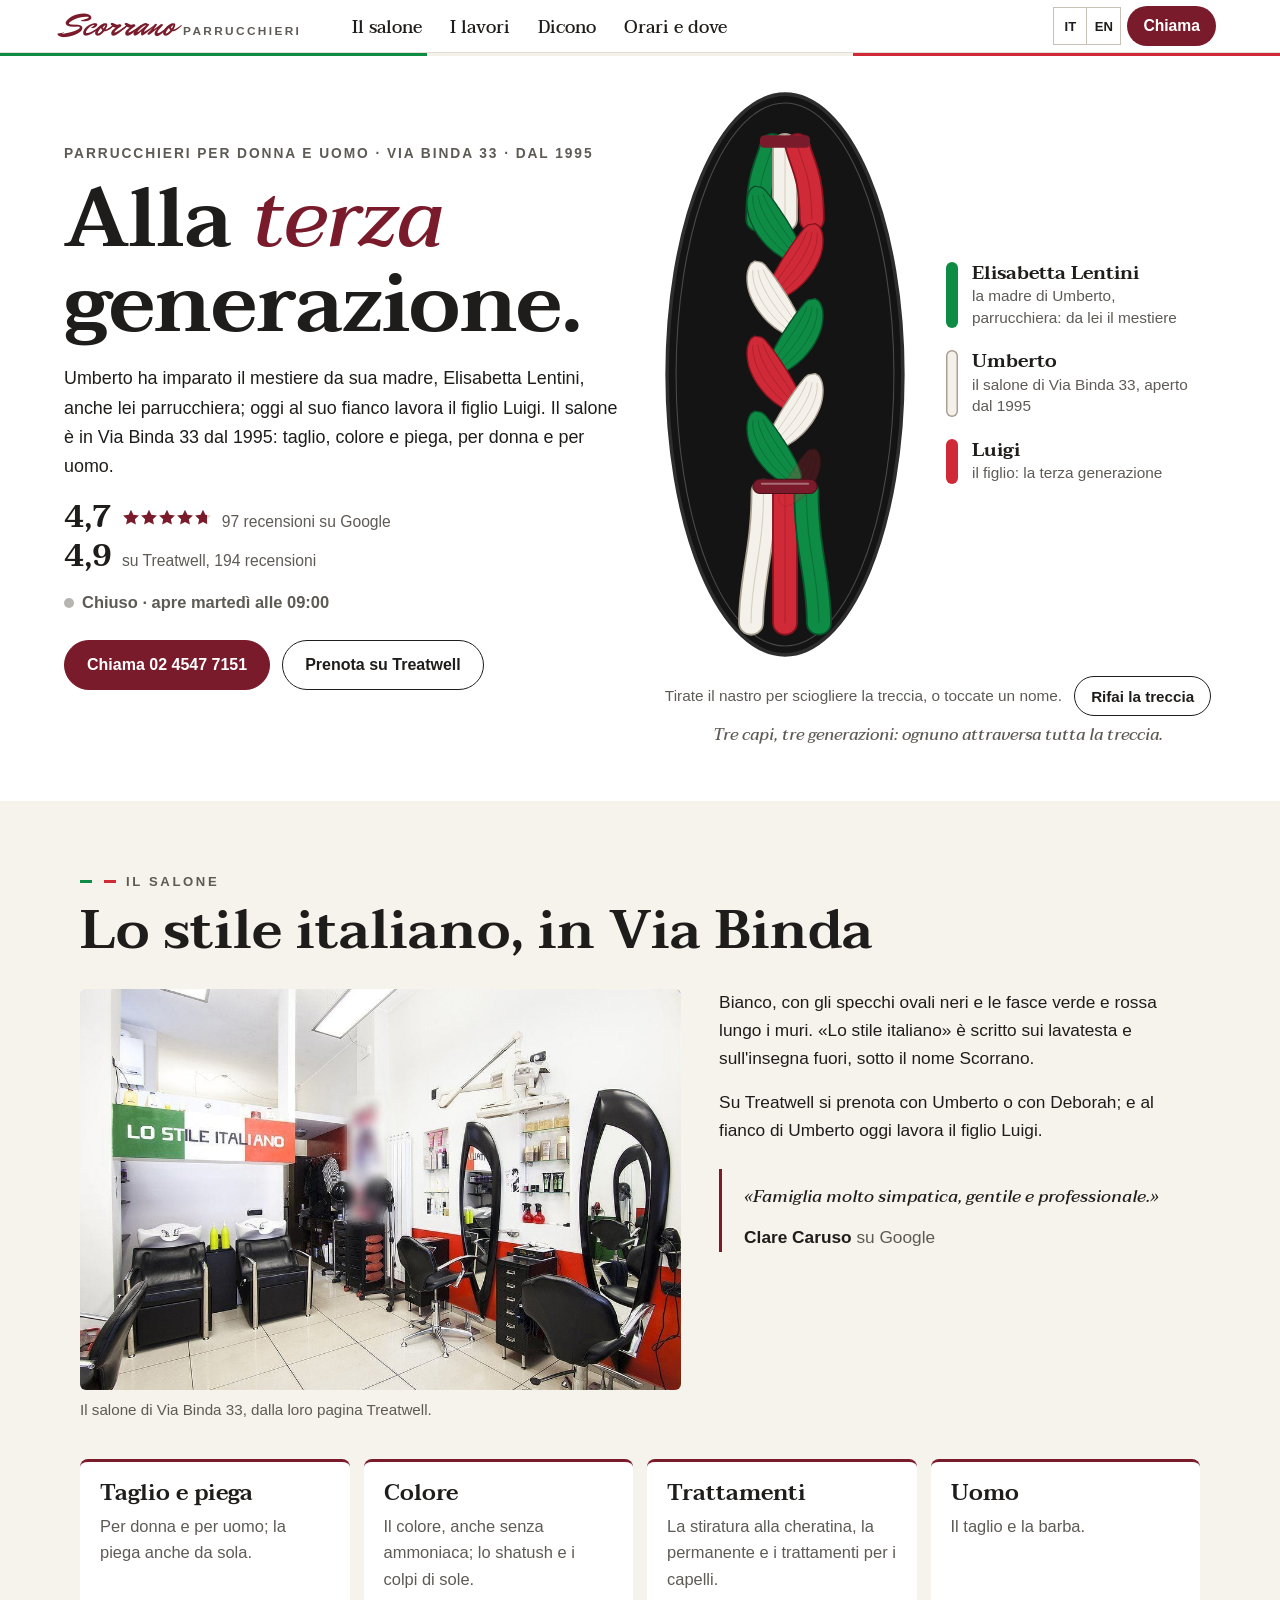
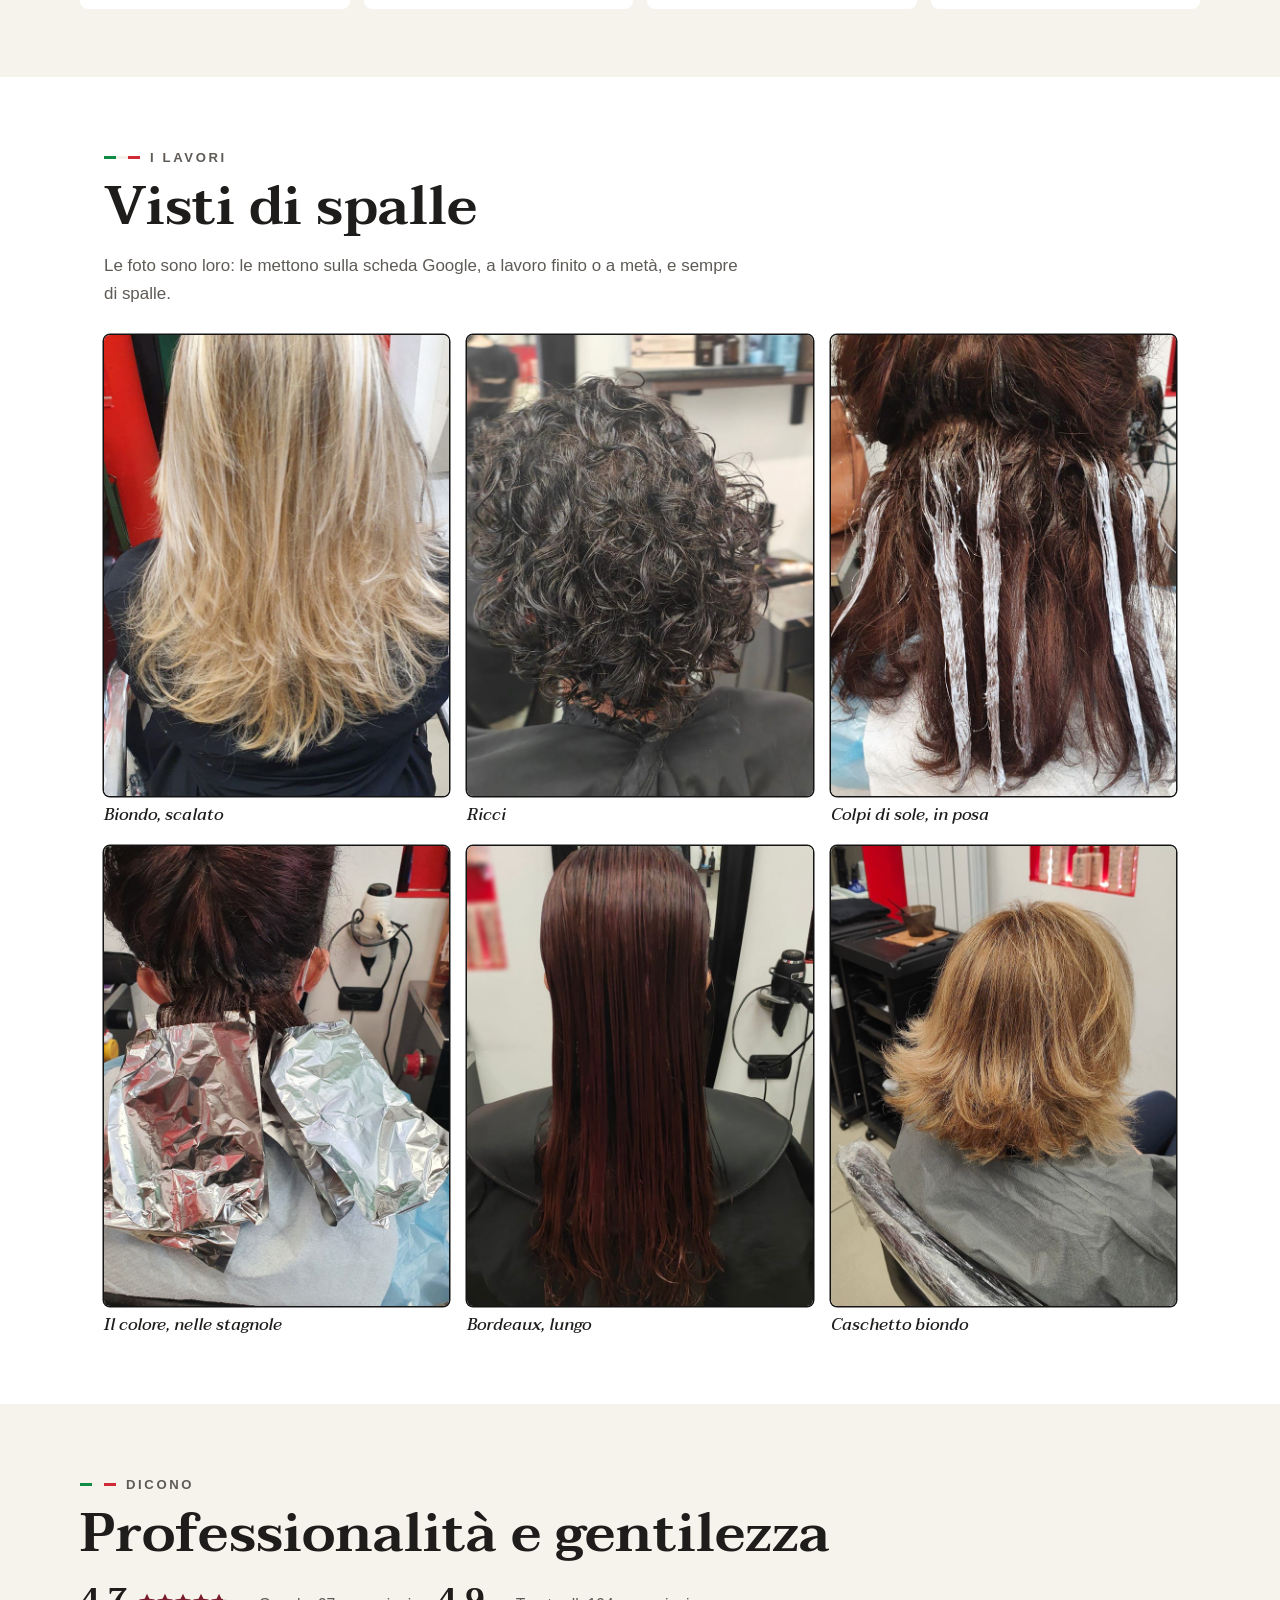
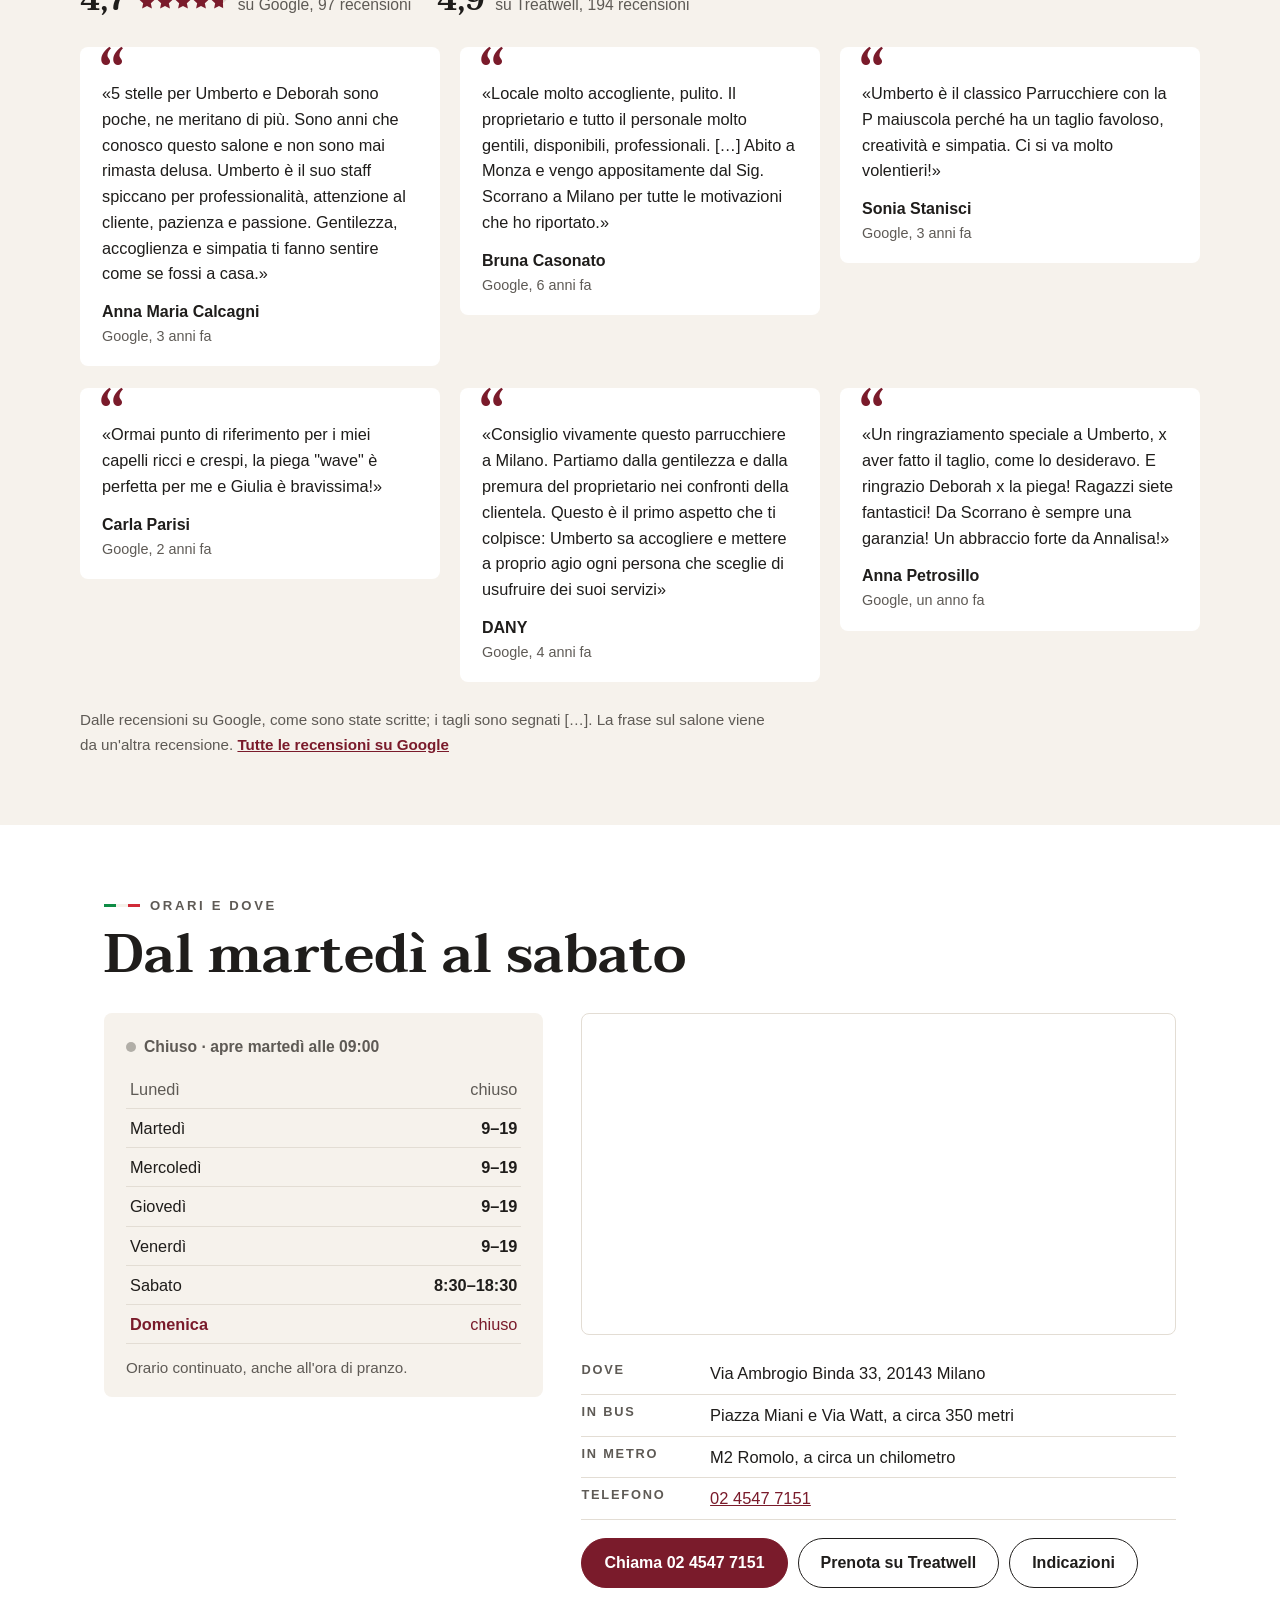
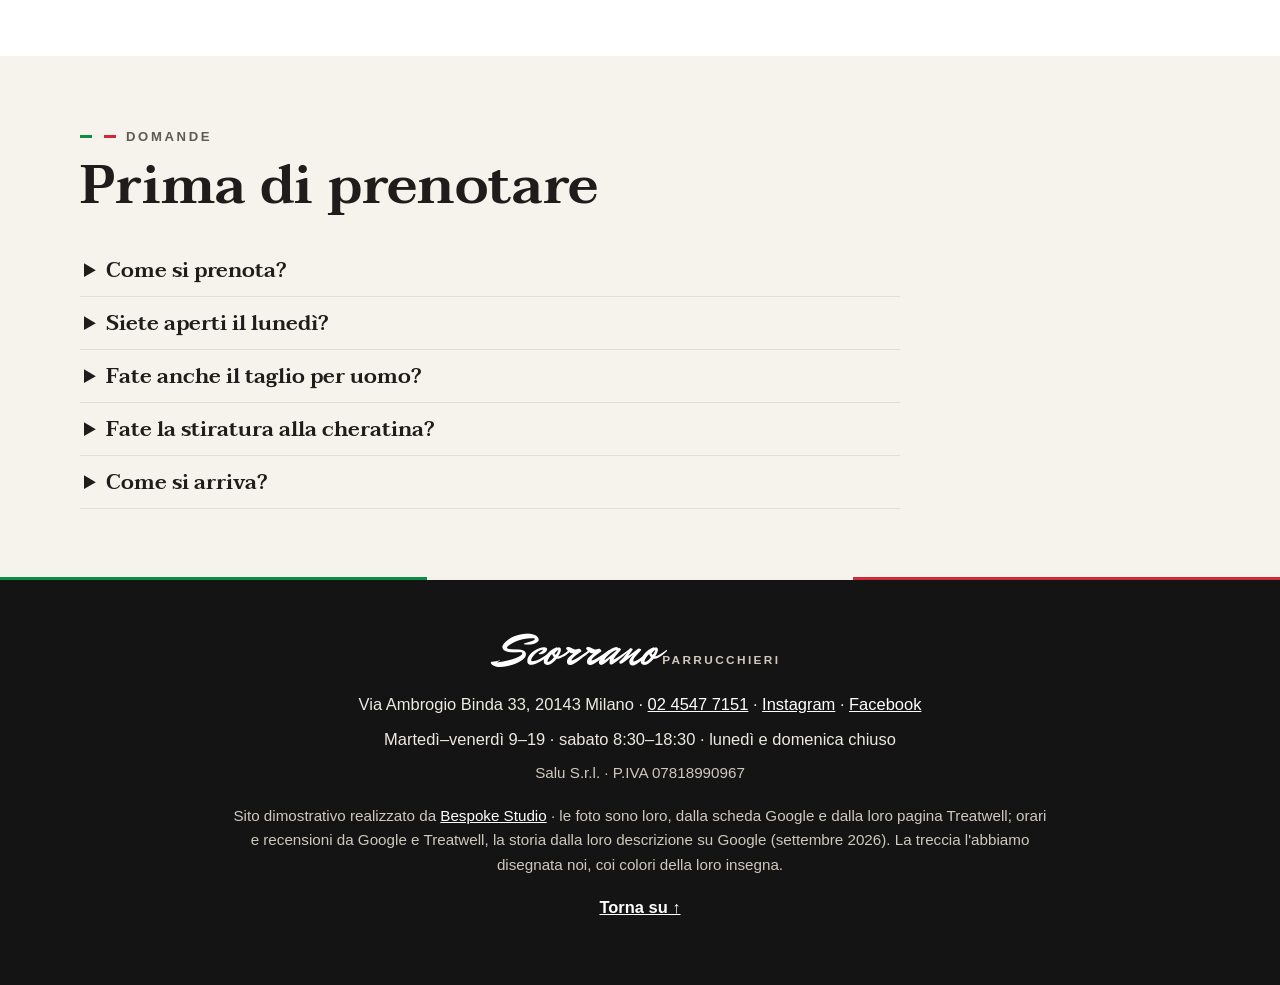
==== index.html @ 2c320ca6 "Scorrano Parrucchieri, Via Binda 33 — la treccia a tre capi Il salone per donna e uomo di Via Ambrog" ====
<!DOCTYPE html>
<html lang="it" class="no-js">
<head>
<meta charset="utf-8">
<meta name="viewport" content="width=device-width, initial-scale=1">
<script>(function(){var r=document.documentElement;r.classList.remove('no-js');
/* la firma: finché main.js non parte i tre capi restano sciolti; se il codice non arriva, dopo 2,5 s la treccia è fatta (stato finale) */
try{if(!matchMedia('(prefers-reduced-motion: reduce)').matches){r.classList.add('firma-attesa');window.__attesaTreccia=setTimeout(function(){r.classList.remove('firma-attesa')},2500)}}catch(e){}})()</script>
<title>Scorrano Parrucchieri — Via Binda 33, Milano</title>
<meta name="description" content="Scorrano Parrucchieri, salone per donna e uomo in Via Ambrogio Binda 33 a Milano dal 1995: taglio, colore, piega, stiratura alla cheratina. Alla terza generazione di parrucchieri. Google 4,7 su 97 recensioni. Tel. 02 4547 7151.">
<link rel="canonical" href="https://rotenzark.github.io/scorrano-parrucchieri/">
<meta property="og:type" content="website">
<meta property="og:title" content="Scorrano Parrucchieri — alla terza generazione">
<meta property="og:description" content="Il salone di Via Binda 33, Milano, dal 1995: taglio, colore e piega per donna e uomo.">
<meta property="og:image" content="https://rotenzark.github.io/scorrano-parrucchieri/img/og.jpg">
<meta property="og:url" content="https://rotenzark.github.io/scorrano-parrucchieri/">
<meta property="og:locale" content="it_IT">
<meta name="twitter:card" content="summary_large_image">
<meta name="theme-color" content="#FFFFFF">
<link rel="icon" href="img/favicon.svg" type="image/svg+xml">
<link rel="icon" href="img/favicon-32.png" sizes="32x32" type="image/png">
<link rel="apple-touch-icon" href="img/apple-touch-icon.png">
<link rel="preconnect" href="https://fonts.googleapis.com">
<link rel="preconnect" href="https://fonts.gstatic.com" crossorigin>
<link href="https://fonts.googleapis.com/css2?family=Mr+Dafoe&amp;family=Taviraj:ital,wght@0,500;0,600;1,500;1,600&amp;family=Ubuntu+Sans:wght@400;500;600;700&amp;display=swap" rel="stylesheet">
<link rel="stylesheet" href="css/styles.css?v=1">
<script src="https://cdn.jsdelivr.net/npm/gsap@3.12.5/dist/gsap.min.js" defer></script>
<script src="https://cdn.jsdelivr.net/npm/gsap@3.12.5/dist/ScrollTrigger.min.js" defer></script>
<script src="js/main.js?v=1" defer></script>
<script type="application/ld+json">
{"@context":"https://schema.org","@type":"HairSalon","name":"Scorrano Parrucchieri","legalName":"Salu S.r.l.","vatID":"IT07818990967","foundingDate":"1995","description":"Salone da parrucchiere per donna e uomo in Via Ambrogio Binda 33 a Milano, dal 1995: taglio, colore, piega, trattamenti. Alla terza generazione di parrucchieri.","url":"https://rotenzark.github.io/scorrano-parrucchieri/","image":"https://rotenzark.github.io/scorrano-parrucchieri/img/og.jpg","telephone":"+39 02 4547 7151","address":{"@type":"PostalAddress","streetAddress":"Via Ambrogio Binda 33","postalCode":"20143","addressLocality":"Milano","addressRegion":"MI","addressCountry":"IT"},"geo":{"@type":"GeoCoordinates","latitude":45.44128,"longitude":9.15495},"openingHoursSpecification":[{"@type":"OpeningHoursSpecification","dayOfWeek":["Tuesday","Wednesday","Thursday","Friday"],"opens":"09:00","closes":"19:00"},{"@type":"OpeningHoursSpecification","dayOfWeek":"Saturday","opens":"08:30","closes":"18:30"}],"aggregateRating":{"@type":"AggregateRating","ratingValue":"4.7","reviewCount":"97","bestRating":"5"},"sameAs":["https://www.instagram.com/scorranoparrucchieri/","https://www.facebook.com/100063624191198/","https://www.treatwell.it/salone/scorrano-parrucchieri/"]}
</script>
<script type="application/ld+json">
{"@context":"https://schema.org","@type":"FAQPage","mainEntity":[
{"@type":"Question","name":"Come si prenota?","acceptedAnswer":{"@type":"Answer","text":"Per telefono allo 02 4547 7151, come scrivono loro su Instagram, oppure online su Treatwell."}},
{"@type":"Question","name":"Siete aperti il lunedì?","acceptedAnswer":{"@type":"Answer","text":"No. Il salone è aperto dal martedì al venerdì dalle 9 alle 19 e il sabato dalle 8:30 alle 18:30; lunedì e domenica è chiuso."}},
{"@type":"Question","name":"Fate anche il taglio per uomo?","acceptedAnswer":{"@type":"Answer","text":"Sì: è un salone per donna e per uomo, anche per la barba."}},
{"@type":"Question","name":"Fate la stiratura alla cheratina?","acceptedAnswer":{"@type":"Answer","text":"Sì, insieme alla permanente e ad altri trattamenti per i capelli. Per sapere quanto dura, chiedete al salone."}},
{"@type":"Question","name":"Come si arriva?","acceptedAnswer":{"@type":"Answer","text":"In Via Ambrogio Binda 33. I bus fermano in Piazza Miani e in Via Watt, a circa 350 metri; la M2 Romolo è a circa un chilometro."}}
]}
</script>
</head>
<body>

<a class="salta" href="#contenuto" data-i18n="m.salta">Vai al contenuto</a>

<header class="testata" id="testata">
  <div class="testata__dentro">
    <a class="marchio" href="#inizio" aria-label="Scorrano Parrucchieri: torna all'inizio" data-i18n-aria="m.top">
      <span class="marchio__nome" aria-hidden="true">Scorrano</span>
      <span class="marchio__sotto" aria-hidden="true">parrucchieri</span>
    </a>
    <nav id="mainNav" class="voci" aria-label="Le sezioni" data-i18n-aria="m.nav">
      <a href="#salone" data-i18n="n.salone">Il salone</a>
      <a href="#lavori" data-i18n="n.lavori">I lavori</a>
      <a href="#dicono" data-i18n="n.dicono">Dicono</a>
      <a href="#orari" data-i18n="n.orari">Orari e dove</a>
    </nav>
    <div class="testata__azioni">
      <div class="lingue" role="group" aria-label="Lingua" data-i18n-aria="m.lingua">
        <button type="button" data-lang="it" aria-pressed="true">IT</button>
        <button type="button" data-lang="en" aria-pressed="false">EN</button>
      </div>
      <a class="chiama" href="tel:+390245477151"><span data-i18n="t.chiama">Chiama</span></a>
      <button id="burger" class="burger" type="button" aria-expanded="false" aria-controls="menuMobile" aria-label="Apri il menu" data-i18n-aria="m.menu"><span></span><span></span><span></span></button>
    </div>
  </div>
</header>

<nav id="menuMobile" class="menu-mobile" hidden aria-label="Le sezioni" data-i18n-aria="m.nav">
  <a href="#salone" data-i18n="n.salone">Il salone</a>
  <a href="#lavori" data-i18n="n.lavori">I lavori</a>
  <a href="#dicono" data-i18n="n.dicono">Dicono</a>
  <a href="#orari" data-i18n="n.orari">Orari e dove</a>
  <a href="#domande" data-i18n="n.domande">Domande</a>
  <a class="menu-mobile__tel" href="tel:+390245477151"><span data-i18n="t.chiama">Chiama</span> <span class="intero">02 4547 7151</span></a>
</nav>

<main id="contenuto">

  <!-- ══════ L'APERTURA: la terza generazione, e la treccia a tre capi nello specchio ovale ══════ -->
  <section id="inizio" class="apertura" aria-labelledby="titolo">
    <div class="apertura__testo">
      <p class="apertura__sopra" data-i18n="h.sopra">Parrucchieri per donna e uomo · Via&nbsp;Binda&nbsp;33 · dal&nbsp;1995</p>
      <h1 id="titolo" class="apertura__titolo" data-i18n="h.titolo">Alla <em>terza</em> generazione.</h1>
      <p class="apertura__frase" data-i18n="h.testo">Umberto ha imparato il mestiere da sua madre, Elisabetta Lentini, anche lei parrucchiera; oggi al suo fianco lavora il figlio Luigi. Il salone è in Via Binda 33 dal 1995: taglio, colore e piega, per donna e per uomo.</p>
      <div class="voti">
        <p class="voto"><b class="voto__n">4,7</b> <span class="stelle" aria-hidden="true" style="--voto:.94"></span> <span class="voto__su" data-i18n="h.google">97 recensioni su Google</span></p>
        <p class="voto voto--tw"><b class="voto__n">4,9</b> <span class="voto__su" data-i18n="h.treatwell">su Treatwell, 194 recensioni</span></p>
      </div>
      <p class="stato" id="orarioStato">Mar–ven 9–19 · sab 8:30–18:30</p>
      <div class="apertura__azioni">
        <a class="bottone bottone--pieno" href="tel:+390245477151"><span data-i18n="t.chiama">Chiama</span>&nbsp;<span class="intero">02 4547 7151</span></a>
        <a class="bottone" href="https://www.treatwell.it/salone/scorrano-parrucchieri/" target="_blank" rel="noopener" data-i18n="t.prenota">Prenota su Treatwell</a>
      </div>
    </div>
    <div class="apertura__firma">
      <figure class="treccia" id="treccia" data-firma="fatta">
        <!--TRECCIA--><svg class="treccia__svg" id="trecciaSvg" viewBox="0 0 280 640" role="img" aria-labelledby="trecciaTitolo trecciaDesc">
        <title id="trecciaTitolo" data-i18n="t.titolo">Una treccia a tre capi: verde, bianco e rosso</title>
        <desc id="trecciaDesc" data-i18n="t.desc">In uno specchio ovale nero, tre capi escono da un fermaglio e si intrecciano in nove passaggi, fino al nastro: il verde è Elisabetta Lentini, il bianco Umberto, il rosso Luigi.</desc>
        <ellipse class="treccia__specchio" cx="140" cy="322" rx="132" ry="314"/>
        <ellipse class="treccia__filo" cx="140" cy="322" rx="122" ry="304"/>
        <g class="treccia__radici">
          <g class="capo capo--A"><path class="capo__bordo" d="M126 66 C120 88 110 100 110 148" stroke="#06522A"/><path class="capo__pieno" d="M126 66 C120 88 110 100 110 148" stroke="#0E8C45"/><path class="capo__riga" d="M126 66 C120 88 110 100 110 148" stroke="#0A6B35"/></g>
          <g class="capo capo--B"><path class="capo__bordo" d="M140 66 L140 148" stroke="#A89F90"/><path class="capo__pieno" d="M140 66 L140 148" stroke="#F4F1EA"/><path class="capo__riga" d="M140 66 L140 148" stroke="#CFC7B8"/></g>
          <g class="capo capo--C"><path class="capo__bordo" d="M154 66 C160 88 170 100 170 148" stroke="#86131E"/><path class="capo__pieno" d="M154 66 C160 88 170 100 170 148" stroke="#D02A38"/><path class="capo__riga" d="M154 66 C160 88 170 100 170 148" stroke="#A81F2B"/></g>
        </g>
        <g class="treccia__sciolta" aria-hidden="true">
          <g class="capo capo--A" data-punta="0"><path class="capo__bordo" d="M110 118 C110 334.9 102 431.3 102 600" stroke="#06522A"/><path class="capo__pieno" d="M110 118 C110 334.9 102 431.3 102 600" stroke="#0E8C45"/><path class="capo__riga" d="M110 118 C110 334.9 102 431.3 102 600" stroke="#0A6B35"/></g>
          <g class="capo capo--B" data-punta="1"><path class="capo__bordo" d="M140 118 C140 334.9 140 431.3 140 600" stroke="#A89F90"/><path class="capo__pieno" d="M140 118 C140 334.9 140 431.3 140 600" stroke="#F4F1EA"/><path class="capo__riga" d="M140 118 C140 334.9 140 431.3 140 600" stroke="#CFC7B8"/></g>
          <g class="capo capo--C" data-punta="2"><path class="capo__bordo" d="M170 118 C170 334.9 178 431.3 178 600" stroke="#86131E"/><path class="capo__pieno" d="M170 118 C170 334.9 178 431.3 178 600" stroke="#D02A38"/><path class="capo__riga" d="M170 118 C170 334.9 178 431.3 178 600" stroke="#A81F2B"/></g>
        </g>
        <g class="treccia__punte" id="trecciaPunte">
          <g class="capo capo--C" data-punta="0"><path class="capo__bordo" d="M116 530 C116 561.5 102 575.5 102 600" stroke="#86131E"/><path class="capo__pieno" d="M116 530 C116 561.5 102 575.5 102 600" stroke="#D02A38"/><path class="capo__riga" d="M116 530 C116 561.5 102 575.5 102 600" stroke="#A81F2B"/></g>
          <g class="capo capo--B" data-punta="1"><path class="capo__bordo" d="M140 530 C140 561.5 140 575.5 140 600" stroke="#A89F90"/><path class="capo__pieno" d="M140 530 C140 561.5 140 575.5 140 600" stroke="#F4F1EA"/><path class="capo__riga" d="M140 530 C140 561.5 140 575.5 140 600" stroke="#CFC7B8"/></g>
          <g class="capo capo--A" data-punta="2"><path class="capo__bordo" d="M164 530 C164 561.5 178 575.5 178 600" stroke="#06522A"/><path class="capo__pieno" d="M164 530 C164 561.5 178 575.5 178 600" stroke="#0E8C45"/><path class="capo__riga" d="M164 530 C164 561.5 178 575.5 178 600" stroke="#0A6B35"/></g>
        </g>
        <g class="treccia__lobi">
          <g class="lobo" data-lobo="0"><g class="capo capo--A"><path class="lobo__forma" d="M106.1 111 L101.9 113.8 L99.9 117.3 L98.5 121.1 L97.7 125 L97.4 129.1 L97.5 133.1 L97.9 137.2 L98.6 141.2 L99.6 145.2 L100.9 149.1 L102.5 152.9 L104.3 156.6 L106.2 160.2 L108.4 163.8 L110.7 167.2 L113.2 170.4 L115.8 173.6 L118.6 176.6 L121.4 179.4 L124.4 182.1 L127.4 184.6 L130.6 186.9 L133.8 189 L137 191 L140.3 192.6 L143.8 194 L147.4 194.9 L152.2 194.3 L157.8 188.7 L158.3 183.9 L157.6 180.4 L156.5 177.1 L155.2 173.9 L153.9 170.8 L152.4 167.7 L150.8 164.6 L149.1 161.6 L147.4 158.5 L145.7 155.6 L143.9 152.6 L142.2 149.7 L140.4 146.9 L138.6 144.2 L136.8 141.5 L135.1 138.9 L133.4 136.3 L131.7 133.9 L130.1 131.5 L128.5 129.3 L126.9 127.1 L125.4 125 L123.9 123 L122.4 121.1 L120.8 119.2 L119.2 117.2 L117.4 115.1 L113.9 112.4 Z" fill="#0E8C45" stroke="#06522A"/><path class="lobo__riga" d="M115.6 120.5 L117.1 124.2 L118.9 128.1 L120.9 132 L123.1 136.1 L125.6 140.4 L128.2 144.7 L131 149.1 L134 153.5 L137 158 L140 162.5 L143.1 166.9 L146.1 171.3 L149.1 175.7 L151.8 180" stroke="#0A6B35"/><path class="lobo__riga" d="M109.8 121.2 L110.6 125.7 L111.8 130.3 L113.4 135 L115.5 139.7 L117.9 144.5 L120.6 149.2 L123.5 154 L126.7 158.6 L130 163.2 L133.4 167.7 L137 172 L140.5 176.2 L144.1 180.2 L147.6 184" stroke="#0A6B35"/><path class="lobo__riga" d="M104 121.8 L104 127.1 L104.7 132.5 L106 137.9 L107.8 143.3 L110.2 148.6 L112.9 153.8 L116 158.9 L119.3 163.8 L123 168.5 L126.8 172.9 L130.8 177.2 L134.9 181.1 L139.1 184.8 L143.4 188" stroke="#0A6B35"/></g></g>
          <g class="lobo" data-lobo="1"><g class="capo capo--C"><path class="lobo__forma" d="M166.1 154.4 L162.6 157.1 L160.8 159.2 L159.2 161.2 L157.6 163.1 L156.1 165 L154.6 167 L153.1 169.1 L151.5 171.3 L149.9 173.5 L148.3 175.9 L146.6 178.3 L144.9 180.9 L143.2 183.5 L141.4 186.2 L139.6 188.9 L137.8 191.7 L136.1 194.6 L134.3 197.6 L132.6 200.5 L130.9 203.6 L129.2 206.6 L127.6 209.7 L126.1 212.8 L124.8 215.9 L123.5 219.1 L122.4 222.4 L121.7 225.9 L122.2 230.7 L127.8 236.3 L132.6 236.9 L136.2 236 L139.7 234.6 L143 233 L146.2 231 L149.4 228.9 L152.6 226.6 L155.6 224.1 L158.6 221.4 L161.4 218.6 L164.2 215.6 L166.8 212.4 L169.3 209.2 L171.6 205.8 L173.8 202.2 L175.7 198.6 L177.5 194.9 L179.1 191.1 L180.4 187.2 L181.4 183.2 L182.1 179.2 L182.5 175.1 L182.6 171.1 L182.3 167 L181.5 163.1 L180.1 159.3 L178.1 155.8 L173.9 153 Z" fill="#D02A38" stroke="#86131E"/><path class="lobo__riga" d="M176 163.8 L176 169.1 L175.3 174.5 L174 179.9 L172.2 185.3 L169.8 190.6 L167.1 195.8 L164 200.9 L160.7 205.8 L157 210.5 L153.2 214.9 L149.2 219.2 L145.1 223.1 L140.9 226.8 L136.6 230" stroke="#A81F2B"/><path class="lobo__riga" d="M170.2 163.2 L169.4 167.7 L168.2 172.3 L166.6 177 L164.5 181.7 L162.1 186.5 L159.4 191.2 L156.5 196 L153.3 200.6 L150 205.2 L146.6 209.7 L143 214 L139.5 218.2 L135.9 222.2 L132.4 226" stroke="#A81F2B"/><path class="lobo__riga" d="M164.4 162.5 L162.9 166.2 L161.1 170.1 L159.1 174 L156.9 178.1 L154.4 182.4 L151.8 186.7 L149 191.1 L146 195.5 L143 200 L140 204.5 L136.9 208.9 L133.9 213.3 L130.9 217.7 L128.2 222" stroke="#A81F2B"/></g></g>
          <g class="lobo" data-lobo="2"><g class="capo capo--B"><path class="lobo__forma" d="M106.1 195 L101.9 197.8 L99.9 201.3 L98.5 205.1 L97.7 209 L97.4 213.1 L97.5 217.1 L97.9 221.2 L98.6 225.2 L99.6 229.2 L100.9 233.1 L102.5 236.9 L104.3 240.6 L106.2 244.2 L108.4 247.8 L110.7 251.2 L113.2 254.4 L115.8 257.6 L118.6 260.6 L121.4 263.4 L124.4 266.1 L127.4 268.6 L130.6 270.9 L133.8 273 L137 275 L140.3 276.6 L143.8 278 L147.4 278.9 L152.2 278.3 L157.8 272.7 L158.3 267.9 L157.6 264.4 L156.5 261.1 L155.2 257.9 L153.9 254.8 L152.4 251.7 L150.8 248.6 L149.1 245.6 L147.4 242.5 L145.7 239.6 L143.9 236.6 L142.2 233.7 L140.4 230.9 L138.6 228.2 L136.8 225.5 L135.1 222.9 L133.4 220.3 L131.7 217.9 L130.1 215.5 L128.5 213.3 L126.9 211.1 L125.4 209 L123.9 207 L122.4 205.1 L120.8 203.2 L119.2 201.2 L117.4 199.1 L113.9 196.4 Z" fill="#F4F1EA" stroke="#A89F90"/><path class="lobo__riga" d="M115.6 204.5 L117.1 208.2 L118.9 212.1 L120.9 216 L123.1 220.1 L125.6 224.4 L128.2 228.7 L131 233.1 L134 237.5 L137 242 L140 246.5 L143.1 250.9 L146.1 255.3 L149.1 259.7 L151.8 264" stroke="#CFC7B8"/><path class="lobo__riga" d="M109.8 205.2 L110.6 209.7 L111.8 214.3 L113.4 219 L115.5 223.7 L117.9 228.5 L120.6 233.2 L123.5 238 L126.7 242.6 L130 247.2 L133.4 251.7 L137 256 L140.5 260.2 L144.1 264.2 L147.6 268" stroke="#CFC7B8"/><path class="lobo__riga" d="M104 205.8 L104 211.1 L104.7 216.5 L106 221.9 L107.8 227.3 L110.2 232.6 L112.9 237.8 L116 242.9 L119.3 247.8 L123 252.5 L126.8 256.9 L130.8 261.2 L134.9 265.1 L139.1 268.8 L143.4 272" stroke="#CFC7B8"/></g></g>
          <g class="lobo" data-lobo="3"><g class="capo capo--A"><path class="lobo__forma" d="M166.1 238.4 L162.6 241.1 L160.8 243.2 L159.2 245.2 L157.6 247.1 L156.1 249 L154.6 251 L153.1 253.1 L151.5 255.3 L149.9 257.5 L148.3 259.9 L146.6 262.3 L144.9 264.9 L143.2 267.5 L141.4 270.2 L139.6 272.9 L137.8 275.7 L136.1 278.6 L134.3 281.6 L132.6 284.5 L130.9 287.6 L129.2 290.6 L127.6 293.7 L126.1 296.8 L124.8 299.9 L123.5 303.1 L122.4 306.4 L121.7 309.9 L122.2 314.7 L127.8 320.3 L132.6 320.9 L136.2 320 L139.7 318.6 L143 317 L146.2 315 L149.4 312.9 L152.6 310.6 L155.6 308.1 L158.6 305.4 L161.4 302.6 L164.2 299.6 L166.8 296.4 L169.3 293.2 L171.6 289.8 L173.8 286.2 L175.7 282.6 L177.5 278.9 L179.1 275.1 L180.4 271.2 L181.4 267.2 L182.1 263.2 L182.5 259.1 L182.6 255.1 L182.3 251 L181.5 247.1 L180.1 243.3 L178.1 239.8 L173.9 237 Z" fill="#0E8C45" stroke="#06522A"/><path class="lobo__riga" d="M176 247.8 L176 253.1 L175.3 258.5 L174 263.9 L172.2 269.3 L169.8 274.6 L167.1 279.8 L164 284.9 L160.7 289.8 L157 294.5 L153.2 298.9 L149.2 303.2 L145.1 307.1 L140.9 310.8 L136.6 314" stroke="#0A6B35"/><path class="lobo__riga" d="M170.2 247.2 L169.4 251.7 L168.2 256.3 L166.6 261 L164.5 265.7 L162.1 270.5 L159.4 275.2 L156.5 280 L153.3 284.6 L150 289.2 L146.6 293.7 L143 298 L139.5 302.2 L135.9 306.2 L132.4 310" stroke="#0A6B35"/><path class="lobo__riga" d="M164.4 246.5 L162.9 250.2 L161.1 254.1 L159.1 258 L156.9 262.1 L154.4 266.4 L151.8 270.7 L149 275.1 L146 279.5 L143 284 L140 288.5 L136.9 292.9 L133.9 297.3 L130.9 301.7 L128.2 306" stroke="#0A6B35"/></g></g>
          <g class="lobo" data-lobo="4"><g class="capo capo--C"><path class="lobo__forma" d="M106.1 279 L101.9 281.8 L99.9 285.3 L98.5 289.1 L97.7 293 L97.4 297.1 L97.5 301.1 L97.9 305.2 L98.6 309.2 L99.6 313.2 L100.9 317.1 L102.5 320.9 L104.3 324.6 L106.2 328.2 L108.4 331.8 L110.7 335.2 L113.2 338.4 L115.8 341.6 L118.6 344.6 L121.4 347.4 L124.4 350.1 L127.4 352.6 L130.6 354.9 L133.8 357 L137 359 L140.3 360.6 L143.8 362 L147.4 362.9 L152.2 362.3 L157.8 356.7 L158.3 351.9 L157.6 348.4 L156.5 345.1 L155.2 341.9 L153.9 338.8 L152.4 335.7 L150.8 332.6 L149.1 329.6 L147.4 326.5 L145.7 323.6 L143.9 320.6 L142.2 317.7 L140.4 314.9 L138.6 312.2 L136.8 309.5 L135.1 306.9 L133.4 304.3 L131.7 301.9 L130.1 299.5 L128.5 297.3 L126.9 295.1 L125.4 293 L123.9 291 L122.4 289.1 L120.8 287.2 L119.2 285.2 L117.4 283.1 L113.9 280.4 Z" fill="#D02A38" stroke="#86131E"/><path class="lobo__riga" d="M115.6 288.5 L117.1 292.2 L118.9 296.1 L120.9 300 L123.1 304.1 L125.6 308.4 L128.2 312.7 L131 317.1 L134 321.5 L137 326 L140 330.5 L143.1 334.9 L146.1 339.3 L149.1 343.7 L151.8 348" stroke="#A81F2B"/><path class="lobo__riga" d="M109.8 289.2 L110.6 293.7 L111.8 298.3 L113.4 303 L115.5 307.7 L117.9 312.5 L120.6 317.2 L123.5 322 L126.7 326.6 L130 331.2 L133.4 335.7 L137 340 L140.5 344.2 L144.1 348.2 L147.6 352" stroke="#A81F2B"/><path class="lobo__riga" d="M104 289.8 L104 295.1 L104.7 300.5 L106 305.9 L107.8 311.3 L110.2 316.6 L112.9 321.8 L116 326.9 L119.3 331.8 L123 336.5 L126.8 340.9 L130.8 345.2 L134.9 349.1 L139.1 352.8 L143.4 356" stroke="#A81F2B"/></g></g>
          <g class="lobo" data-lobo="5"><g class="capo capo--B"><path class="lobo__forma" d="M166.1 322.4 L162.6 325.1 L160.8 327.2 L159.2 329.2 L157.6 331.1 L156.1 333 L154.6 335 L153.1 337.1 L151.5 339.3 L149.9 341.5 L148.3 343.9 L146.6 346.3 L144.9 348.9 L143.2 351.5 L141.4 354.2 L139.6 356.9 L137.8 359.7 L136.1 362.6 L134.3 365.6 L132.6 368.5 L130.9 371.6 L129.2 374.6 L127.6 377.7 L126.1 380.8 L124.8 383.9 L123.5 387.1 L122.4 390.4 L121.7 393.9 L122.2 398.7 L127.8 404.3 L132.6 404.9 L136.2 404 L139.7 402.6 L143 401 L146.2 399 L149.4 396.9 L152.6 394.6 L155.6 392.1 L158.6 389.4 L161.4 386.6 L164.2 383.6 L166.8 380.4 L169.3 377.2 L171.6 373.8 L173.8 370.2 L175.7 366.6 L177.5 362.9 L179.1 359.1 L180.4 355.2 L181.4 351.2 L182.1 347.2 L182.5 343.1 L182.6 339.1 L182.3 335 L181.5 331.1 L180.1 327.3 L178.1 323.8 L173.9 321 Z" fill="#F4F1EA" stroke="#A89F90"/><path class="lobo__riga" d="M176 331.8 L176 337.1 L175.3 342.5 L174 347.9 L172.2 353.3 L169.8 358.6 L167.1 363.8 L164 368.9 L160.7 373.8 L157 378.5 L153.2 382.9 L149.2 387.2 L145.1 391.1 L140.9 394.8 L136.6 398" stroke="#CFC7B8"/><path class="lobo__riga" d="M170.2 331.2 L169.4 335.7 L168.2 340.3 L166.6 345 L164.5 349.7 L162.1 354.5 L159.4 359.2 L156.5 364 L153.3 368.6 L150 373.2 L146.6 377.7 L143 382 L139.5 386.2 L135.9 390.2 L132.4 394" stroke="#CFC7B8"/><path class="lobo__riga" d="M164.4 330.5 L162.9 334.2 L161.1 338.1 L159.1 342 L156.9 346.1 L154.4 350.4 L151.8 354.7 L149 359.1 L146 363.5 L143 368 L140 372.5 L136.9 376.9 L133.9 381.3 L130.9 385.7 L128.2 390" stroke="#CFC7B8"/></g></g>
          <g class="lobo" data-lobo="6"><g class="capo capo--A"><path class="lobo__forma" d="M106.1 363 L101.9 365.8 L99.9 369.3 L98.5 373.1 L97.7 377 L97.4 381.1 L97.5 385.1 L97.9 389.2 L98.6 393.2 L99.6 397.2 L100.9 401.1 L102.5 404.9 L104.3 408.6 L106.2 412.2 L108.4 415.8 L110.7 419.2 L113.2 422.4 L115.8 425.6 L118.6 428.6 L121.4 431.4 L124.4 434.1 L127.4 436.6 L130.6 438.9 L133.8 441 L137 443 L140.3 444.6 L143.8 446 L147.4 446.9 L152.2 446.3 L157.8 440.7 L158.3 435.9 L157.6 432.4 L156.5 429.1 L155.2 425.9 L153.9 422.8 L152.4 419.7 L150.8 416.6 L149.1 413.6 L147.4 410.5 L145.7 407.6 L143.9 404.6 L142.2 401.7 L140.4 398.9 L138.6 396.2 L136.8 393.5 L135.1 390.9 L133.4 388.3 L131.7 385.9 L130.1 383.5 L128.5 381.3 L126.9 379.1 L125.4 377 L123.9 375 L122.4 373.1 L120.8 371.2 L119.2 369.2 L117.4 367.1 L113.9 364.4 Z" fill="#0E8C45" stroke="#06522A"/><path class="lobo__riga" d="M115.6 372.5 L117.1 376.2 L118.9 380.1 L120.9 384 L123.1 388.1 L125.6 392.4 L128.2 396.7 L131 401.1 L134 405.5 L137 410 L140 414.5 L143.1 418.9 L146.1 423.3 L149.1 427.7 L151.8 432" stroke="#0A6B35"/><path class="lobo__riga" d="M109.8 373.2 L110.6 377.7 L111.8 382.3 L113.4 387 L115.5 391.7 L117.9 396.5 L120.6 401.2 L123.5 406 L126.7 410.6 L130 415.2 L133.4 419.7 L137 424 L140.5 428.2 L144.1 432.2 L147.6 436" stroke="#0A6B35"/><path class="lobo__riga" d="M104 373.8 L104 379.1 L104.7 384.5 L106 389.9 L107.8 395.3 L110.2 400.6 L112.9 405.8 L116 410.9 L119.3 415.8 L123 420.5 L126.8 424.9 L130.8 429.2 L134.9 433.1 L139.1 436.8 L143.4 440" stroke="#0A6B35"/></g></g>
          <g class="lobo" data-lobo="7"><g class="capo capo--C"><path class="lobo__forma" d="M166.1 406.4 L162.6 409.1 L160.8 411.2 L159.2 413.2 L157.6 415.1 L156.1 417 L154.6 419 L153.1 421.1 L151.5 423.3 L149.9 425.5 L148.3 427.9 L146.6 430.3 L144.9 432.9 L143.2 435.5 L141.4 438.2 L139.6 440.9 L137.8 443.7 L136.1 446.6 L134.3 449.6 L132.6 452.5 L130.9 455.6 L129.2 458.6 L127.6 461.7 L126.1 464.8 L124.8 467.9 L123.5 471.1 L122.4 474.4 L121.7 477.9 L122.2 482.7 L127.8 488.3 L132.6 488.9 L136.2 488 L139.7 486.6 L143 485 L146.2 483 L149.4 480.9 L152.6 478.6 L155.6 476.1 L158.6 473.4 L161.4 470.6 L164.2 467.6 L166.8 464.4 L169.3 461.2 L171.6 457.8 L173.8 454.2 L175.7 450.6 L177.5 446.9 L179.1 443.1 L180.4 439.2 L181.4 435.2 L182.1 431.2 L182.5 427.1 L182.6 423.1 L182.3 419 L181.5 415.1 L180.1 411.3 L178.1 407.8 L173.9 405 Z" fill="#D02A38" stroke="#86131E"/><path class="lobo__riga" d="M176 415.8 L176 421.1 L175.3 426.5 L174 431.9 L172.2 437.3 L169.8 442.6 L167.1 447.8 L164 452.9 L160.7 457.8 L157 462.5 L153.2 466.9 L149.2 471.2 L145.1 475.1 L140.9 478.8 L136.6 482" stroke="#A81F2B"/><path class="lobo__riga" d="M170.2 415.2 L169.4 419.7 L168.2 424.3 L166.6 429 L164.5 433.7 L162.1 438.5 L159.4 443.2 L156.5 448 L153.3 452.6 L150 457.2 L146.6 461.7 L143 466 L139.5 470.2 L135.9 474.2 L132.4 478" stroke="#A81F2B"/><path class="lobo__riga" d="M164.4 414.5 L162.9 418.2 L161.1 422.1 L159.1 426 L156.9 430.1 L154.4 434.4 L151.8 438.7 L149 443.1 L146 447.5 L143 452 L140 456.5 L136.9 460.9 L133.9 465.3 L130.9 469.7 L128.2 474" stroke="#A81F2B"/></g></g>
          <g class="lobo" data-lobo="8"><g class="capo capo--B"><path class="lobo__forma" d="M106.1 447 L101.9 449.8 L99.9 453.3 L98.5 457.1 L97.7 461 L97.4 465.1 L97.5 469.1 L97.9 473.2 L98.6 477.2 L99.6 481.2 L100.9 485.1 L102.5 488.9 L104.3 492.6 L106.2 496.2 L108.4 499.8 L110.7 503.2 L113.2 506.4 L115.8 509.6 L118.6 512.6 L121.4 515.4 L124.4 518.1 L127.4 520.6 L130.6 522.9 L133.8 525 L137 527 L140.3 528.6 L143.8 530 L147.4 530.9 L152.2 530.3 L157.8 524.7 L158.3 519.9 L157.6 516.4 L156.5 513.1 L155.2 509.9 L153.9 506.8 L152.4 503.7 L150.8 500.6 L149.1 497.6 L147.4 494.5 L145.7 491.6 L143.9 488.6 L142.2 485.7 L140.4 482.9 L138.6 480.2 L136.8 477.5 L135.1 474.9 L133.4 472.3 L131.7 469.9 L130.1 467.5 L128.5 465.3 L126.9 463.1 L125.4 461 L123.9 459 L122.4 457.1 L120.8 455.2 L119.2 453.2 L117.4 451.1 L113.9 448.4 Z" fill="#F4F1EA" stroke="#A89F90"/><path class="lobo__riga" d="M115.6 456.5 L117.1 460.2 L118.9 464.1 L120.9 468 L123.1 472.1 L125.6 476.4 L128.2 480.7 L131 485.1 L134 489.5 L137 494 L140 498.5 L143.1 502.9 L146.1 507.3 L149.1 511.7 L151.8 516" stroke="#CFC7B8"/><path class="lobo__riga" d="M109.8 457.2 L110.6 461.7 L111.8 466.3 L113.4 471 L115.5 475.7 L117.9 480.5 L120.6 485.2 L123.5 490 L126.7 494.6 L130 499.2 L133.4 503.7 L137 508 L140.5 512.2 L144.1 516.2 L147.6 520" stroke="#CFC7B8"/><path class="lobo__riga" d="M104 457.8 L104 463.1 L104.7 468.5 L106 473.9 L107.8 479.3 L110.2 484.6 L112.9 489.8 L116 494.9 L119.3 499.8 L123 504.5 L126.8 508.9 L130.8 513.2 L134.9 517.1 L139.1 520.8 L143.4 524" stroke="#CFC7B8"/></g></g>
        </g>
        <rect class="treccia__fermaglio" x="112" y="54" width="56" height="14" rx="5"/>
        <g class="treccia__nastro" id="trecciaNastro">
          <rect class="nastro__presa" x="76" y="502" width="128" height="44" rx="10"/>
          <rect class="nastro__fascia" x="104" y="516" width="72" height="16" rx="8"/>
          <path class="nastro__luce" d="M114 521 H166"/>
        </g>
      </svg>
      <ol class="capi" id="trecciaCapi" aria-label="I tre capi della treccia" data-i18n-aria="t.lista">
        <li class="capo-voce capo-voce--A" data-capo="A"><span class="capo-voce__corpo"><span class="capo-voce__segno" aria-hidden="true"></span><span class="capo-voce__nome">Elisabetta Lentini</span> <span class="capo-voce__testo" data-i18n="t.ta">la madre di Umberto, parrucchiera: da lei il mestiere</span></span></li>
        <li class="capo-voce capo-voce--B" data-capo="B"><span class="capo-voce__corpo"><span class="capo-voce__segno" aria-hidden="true"></span><span class="capo-voce__nome">Umberto</span> <span class="capo-voce__testo" data-i18n="t.tb">il salone di Via Binda 33, aperto dal 1995</span></span></li>
        <li class="capo-voce capo-voce--C" data-capo="C"><span class="capo-voce__corpo"><span class="capo-voce__segno" aria-hidden="true"></span><span class="capo-voce__nome">Luigi</span> <span class="capo-voce__testo" data-i18n="t.tc">il figlio: la terza generazione</span></span></li>
      </ol><!--/TRECCIA-->
      </figure>
      <p class="treccia__nota"><span class="treccia__invito" data-i18n="t.invito">Tirate il nastro per sciogliere la treccia, o toccate un nome.</span> <button type="button" class="treccia__rifai" id="trecciaRifai" data-i18n="t.rifai">Rifai la treccia</button></p>
      <p class="treccia__didascalia" data-i18n="t.didascalia">Tre capi, tre generazioni: ognuno attraversa tutta la treccia.</p>
      <p class="visually-hidden" id="trecciaLeggi" aria-live="polite"></p>
    </div>
  </section>

  <!-- ══════ IL SALONE: lo stile italiano ══════ -->
  <section id="salone" class="capitolo capitolo--carta" aria-labelledby="saloneT">
    <p class="etichetta" data-i18n="s.etichetta">Il salone</p>
    <h2 id="saloneT" class="capitolo__titolo" data-i18n="s.titolo">Lo stile italiano, in Via Binda</h2>
    <div class="salone">
      <figure class="salone__foto reveal"><button type="button" class="foto" data-full="img/salone.jpg" aria-label="Ingrandisci la foto" data-i18n-aria="m.ingrandisci"><img src="img/salone.jpg" width="1012" height="675" alt="Il salone vuoto: pareti bianche, due lavatesta neri sotto la scritta LO STILE ITALIANO sui colori della bandiera, le poltrone davanti agli specchi ovali neri, una fascia rossa lungo il muro." data-i18n-alt="a.salone"></button><figcaption data-i18n="c.salone">Il salone di Via Binda 33, dalla loro pagina Treatwell.</figcaption></figure>
      <div class="salone__testo">
        <p data-i18n="s.t1">Bianco, con gli specchi ovali neri e le fasce verde e rossa lungo i muri. «Lo stile italiano» è scritto sui lavatesta e sull&#39;insegna fuori, sotto il nome Scorrano.</p>
        <p data-i18n="s.t2">Su Treatwell si prenota con Umberto o con Deborah; e al fianco di Umberto oggi lavora il figlio Luigi.</p>
        <blockquote class="citazione reveal">
          <p class="citazione__testo">«Famiglia molto simpatica, gentile e professionale.»</p>
          <p class="citazione__chi"><b>Clare Caruso</b> <span data-i18n="s.chi">su Google</span></p>
        </blockquote>
      </div>
    </div>
    <ul class="servizi">
      <li class="servizio reveal"><h3 class="servizio__nome" data-i18n="s.1">Taglio e piega</h3><p data-i18n="s.1t">Per donna e per uomo; la piega anche da sola.</p></li>
      <li class="servizio reveal"><h3 class="servizio__nome" data-i18n="s.2">Colore</h3><p data-i18n="s.2t">Il colore, anche senza ammoniaca; lo shatush e i colpi di sole.</p></li>
      <li class="servizio reveal"><h3 class="servizio__nome" data-i18n="s.3">Trattamenti</h3><p data-i18n="s.3t">La stiratura alla cheratina, la permanente e i trattamenti per i capelli.</p></li>
      <li class="servizio reveal"><h3 class="servizio__nome" data-i18n="s.4">Uomo</h3><p data-i18n="s.4t">Il taglio e la barba.</p></li>
    </ul>
  </section>

  <!-- ══════ I LAVORI: le loro foto, di spalle ══════ -->
  <section id="lavori" class="capitolo" aria-labelledby="lavoriT">
    <p class="etichetta" data-i18n="l.etichetta">I lavori</p>
    <h2 id="lavoriT" class="capitolo__titolo" data-i18n="l.titolo">Visti di spalle</h2>
    <p class="capitolo__sotto" data-i18n="l.sotto">Le foto sono loro: le mettono sulla scheda Google, a lavoro finito o a metà, e sempre di spalle.</p>
    <ul class="lavori">
      <li class="lavoro reveal"><figure><button type="button" class="foto" data-full="img/lavoro-biondo.jpg" aria-label="Ingrandisci la foto" data-i18n-aria="m.ingrandisci"><img src="img/lavoro-biondo.jpg" width="720" height="960" alt="Capelli biondi lunghi e scalati, visti di spalle sulla poltrona." data-i18n-alt="a.biondo"></button><figcaption data-i18n="c.biondo">Biondo, scalato</figcaption></figure></li>
      <li class="lavoro reveal"><figure><button type="button" class="foto" data-full="img/lavoro-ricci.jpg" aria-label="Ingrandisci la foto" data-i18n-aria="m.ingrandisci"><img src="img/lavoro-ricci.jpg" width="720" height="960" alt="Ricci scuri, visti di spalle." data-i18n-alt="a.ricci"></button><figcaption data-i18n="c.ricci">Ricci</figcaption></figure></li>
      <li class="lavoro reveal"><figure><button type="button" class="foto" data-full="img/lavoro-colpi.jpg" aria-label="Ingrandisci la foto" data-i18n-aria="m.ingrandisci"><img src="img/lavoro-colpi.jpg" width="720" height="960" alt="Capelli castani con i colpi di sole in posa sulle ciocche, visti di spalle." data-i18n-alt="a.colpi"></button><figcaption data-i18n="c.colpi">Colpi di sole, in posa</figcaption></figure></li>
      <li class="lavoro reveal"><figure><button type="button" class="foto" data-full="img/lavoro-stagnole.jpg" aria-label="Ingrandisci la foto" data-i18n-aria="m.ingrandisci"><img src="img/lavoro-stagnole.jpg" width="720" height="960" alt="Il colore in posa, con le ciocche avvolte nelle stagnole, visto di spalle." data-i18n-alt="a.stagnole"></button><figcaption data-i18n="c.stagnole">Il colore, nelle stagnole</figcaption></figure></li>
      <li class="lavoro reveal"><figure><button type="button" class="foto" data-full="img/lavoro-bordeaux.jpg" aria-label="Ingrandisci la foto" data-i18n-aria="m.ingrandisci"><img src="img/lavoro-bordeaux.jpg" width="720" height="960" alt="Capelli lunghi e lisci color bordeaux, visti di spalle davanti allo specchio." data-i18n-alt="a.bordeaux"></button><figcaption data-i18n="c.bordeaux">Bordeaux, lungo</figcaption></figure></li>
      <li class="lavoro reveal"><figure><button type="button" class="foto" data-full="img/lavoro-caschetto.jpg" aria-label="Ingrandisci la foto" data-i18n-aria="m.ingrandisci"><img src="img/lavoro-caschetto.jpg" width="720" height="960" alt="Un caschetto biondo mosso, visto di spalle, e il salone con le nicchie rosse." data-i18n-alt="a.caschetto"></button><figcaption data-i18n="c.caschetto">Caschetto biondo</figcaption></figure></li>
    </ul>
  </section>

  <!-- ══════ DICONO ══════ -->
  <section id="dicono" class="capitolo capitolo--carta" aria-labelledby="diconoT">
    <p class="etichetta" data-i18n="d.etichetta">Dicono</p>
    <h2 id="diconoT" class="capitolo__titolo" data-i18n="d.titolo">Professionalità e gentilezza</h2>
    <div class="voti voti--centro">
      <p class="voto"><b class="voto__n">4,7</b> <span class="stelle" aria-hidden="true" style="--voto:.94"></span> <span class="voto__su" data-i18n="d.google">su Google, 97 recensioni</span></p>
      <p class="voto voto--tw"><b class="voto__n">4,9</b> <span class="voto__su" data-i18n="d.treatwell">su Treatwell, 194 recensioni</span></p>
    </div>
    <ul class="recensioni">
      <li class="recensione reveal"><p class="recensione__testo">«5 stelle per Umberto e Deborah sono poche, ne meritano di più. Sono anni che conosco questo salone e non sono mai rimasta delusa. Umberto è il suo staff spiccano per professionalità, attenzione al cliente, pazienza e passione. Gentilezza, accoglienza e simpatia ti fanno sentire come se fossi a casa.»</p><p class="recensione__chi"><b>Anna Maria Calcagni</b> <span data-i18n="d.a3">Google, 3 anni fa</span></p></li>
      <li class="recensione reveal"><p class="recensione__testo">«Locale molto accogliente, pulito. Il proprietario e tutto il personale molto gentili, disponibili, professionali. […] Abito a Monza e vengo appositamente dal Sig. Scorrano a Milano per tutte le motivazioni che ho riportato.»</p><p class="recensione__chi"><b>Bruna Casonato</b> <span data-i18n="d.a6">Google, 6 anni fa</span></p></li>
      <li class="recensione reveal"><p class="recensione__testo">«Umberto è il classico Parrucchiere con la P maiuscola perché ha un taglio favoloso, creatività e simpatia. Ci si va molto volentieri!»</p><p class="recensione__chi"><b>Sonia Stanisci</b> <span data-i18n="d.a3">Google, 3 anni fa</span></p></li>
      <li class="recensione reveal"><p class="recensione__testo">«Ormai punto di riferimento per i miei capelli ricci e crespi, la piega "wave" è perfetta per me e Giulia è bravissima!»</p><p class="recensione__chi"><b>Carla Parisi</b> <span data-i18n="d.a2">Google, 2 anni fa</span></p></li>
      <li class="recensione reveal"><p class="recensione__testo">«Consiglio vivamente questo parrucchiere a Milano. Partiamo dalla gentilezza e dalla premura del proprietario nei confronti della clientela. Questo è il primo aspetto che ti colpisce: Umberto sa accogliere e mettere a proprio agio ogni persona che sceglie di usufruire dei suoi servizi»</p><p class="recensione__chi"><b>DANY</b> <span data-i18n="d.a4">Google, 4 anni fa</span></p></li>
      <li class="recensione reveal"><p class="recensione__testo">«Un ringraziamento speciale a Umberto, x aver fatto il taglio, come lo desideravo. E ringrazio Deborah x la piega! Ragazzi siete fantastici! Da Scorrano è sempre una garanzia! Un abbraccio forte da Annalisa!»</p><p class="recensione__chi"><b>Anna Petrosillo</b> <span data-i18n="d.a1">Google, un anno fa</span></p></li>
    </ul>
    <p class="dicono__nota"><span data-i18n="d.nota">Dalle recensioni su Google, come sono state scritte; i tagli sono segnati […]. La frase sul salone viene da un&#39;altra recensione.</span> <a href="https://www.google.com/maps/search/?api=1&amp;query=Scorrano+Parrucchieri%2C+Via+Ambrogio+Binda+33%2C+Milano" target="_blank" rel="noopener" data-i18n="d.tutte">Tutte le recensioni su Google</a></p>
  </section>

  <!-- ══════ ORARI E DOVE ══════ -->
  <section id="orari" class="capitolo" aria-labelledby="orariT">
    <p class="etichetta" data-i18n="o.etichetta">Orari e dove</p>
    <h2 id="orariT" class="capitolo__titolo" data-i18n="o.titolo">Dal martedì al sabato</h2>
    <div class="orari">
      <div class="settimana-box reveal">
        <p class="stato stato--settimana" id="orarioStato2" aria-hidden="true"></p>
        <table class="settimana">
          <caption class="visually-hidden" data-i18n="o.cap">Orari di apertura</caption>
          <tbody>
            <tr data-day="1" class="chiuso"><th scope="row" data-i18n="g.lun">Lunedì</th><td data-i18n="g.chiuso">chiuso</td></tr>
            <tr data-day="2"><th scope="row" data-i18n="g.mar">Martedì</th><td>9–19</td></tr>
            <tr data-day="3"><th scope="row" data-i18n="g.mer">Mercoledì</th><td>9–19</td></tr>
            <tr data-day="4"><th scope="row" data-i18n="g.gio">Giovedì</th><td>9–19</td></tr>
            <tr data-day="5"><th scope="row" data-i18n="g.ven">Venerdì</th><td>9–19</td></tr>
            <tr data-day="6"><th scope="row" data-i18n="g.sab">Sabato</th><td>8:30–18:30</td></tr>
            <tr data-day="0" class="chiuso"><th scope="row" data-i18n="g.dom">Domenica</th><td data-i18n="g.chiuso">chiuso</td></tr>
          </tbody>
        </table>
        <p class="settimana__nota" data-i18n="o.nota">Orario continuato, anche all&#39;ora di pranzo.</p>
      </div>
      <div class="orari__dove">
        <div class="mappa reveal">
          <iframe title="Mappa: Scorrano Parrucchieri, Via Ambrogio Binda 33, Milano" data-i18n-title="o.mappa" src="https://maps.google.com/maps?q=Scorrano%20Parrucchieri%2C%20Via%20Ambrogio%20Binda%2033%2C%20Milano&amp;z=16&amp;output=embed" width="600" height="400" loading="lazy" referrerpolicy="no-referrer-when-downgrade"></iframe>
        </div>
        <dl class="indirizzo">
          <div><dt data-i18n="o.dove">Dove</dt><dd data-i18n="o.dovev">Via Ambrogio Binda 33, 20143 Milano</dd></div>
          <div><dt data-i18n="o.bus">In bus</dt><dd data-i18n="o.busv">Piazza Miani e Via Watt, a circa 350&nbsp;metri</dd></div>
          <div><dt data-i18n="o.metro">In metro</dt><dd data-i18n="o.metrov">M2 Romolo, a circa un chilometro</dd></div>
          <div><dt data-i18n="o.tel">Telefono</dt><dd><a href="tel:+390245477151" class="intero">02 4547 7151</a></dd></div>
        </dl>
        <p class="orari__azioni"><a class="bottone bottone--pieno" href="tel:+390245477151"><span data-i18n="t.chiama">Chiama</span>&nbsp;<span class="intero">02 4547 7151</span></a> <a class="bottone" href="https://www.treatwell.it/salone/scorrano-parrucchieri/" target="_blank" rel="noopener" data-i18n="t.prenota">Prenota su Treatwell</a> <a class="bottone" href="https://www.google.com/maps/dir/?api=1&amp;destination=Scorrano+Parrucchieri%2C+Via+Ambrogio+Binda+33%2C+Milano" target="_blank" rel="noopener" data-i18n="t.indicazioni">Indicazioni</a></p>
      </div>
    </div>
  </section>

  <!-- ══════ DOMANDE ══════ -->
  <section id="domande" class="capitolo capitolo--carta" aria-labelledby="domandeT">
    <p class="etichetta" data-i18n="q.etichetta">Domande</p>
    <h2 id="domandeT" class="capitolo__titolo" data-i18n="q.titolo">Prima di prenotare</h2>
    <div class="domande">
      <details><summary data-i18n="q.1">Come si prenota?</summary><p data-i18n="q.1r">Per telefono allo 02 4547 7151, come scrivono loro su Instagram, oppure online su Treatwell.</p></details>
      <details><summary data-i18n="q.2">Siete aperti il lunedì?</summary><p data-i18n="q.2r">No. Il salone è aperto dal martedì al venerdì dalle 9 alle 19 e il sabato dalle 8:30 alle 18:30; lunedì e domenica è chiuso.</p></details>
      <details><summary data-i18n="q.3">Fate anche il taglio per uomo?</summary><p data-i18n="q.3r">Sì: è un salone per donna e per uomo, anche per la barba.</p></details>
      <details><summary data-i18n="q.4">Fate la stiratura alla cheratina?</summary><p data-i18n="q.4r">Sì, insieme alla permanente e ad altri trattamenti per i capelli. Per sapere quanto dura, chiedete al salone.</p></details>
      <details><summary data-i18n="q.5">Come si arriva?</summary><p data-i18n="q.5r">In Via Ambrogio Binda 33. I bus fermano in Piazza Miani e in Via Watt, a circa 350 metri; la M2 Romolo è a circa un chilometro.</p></details>
    </div>
  </section>

</main>

<footer class="piede">
  <div class="piede__dentro">
    <p class="piede__marchio" aria-hidden="true"><span class="marchio__nome">Scorrano</span> <span class="marchio__sotto">parrucchieri</span></p>
    <p class="piede__dove">Via Ambrogio Binda 33, 20143 Milano · <a href="tel:+390245477151" class="intero">02 4547 7151</a> · <a href="https://www.instagram.com/scorranoparrucchieri/" target="_blank" rel="noopener">Instagram</a> · <a href="https://www.facebook.com/100063624191198/" target="_blank" rel="noopener">Facebook</a></p>
    <p class="piede__orario" data-i18n="f.orario">Martedì–venerdì 9–19 · sabato 8:30–18:30 · lunedì e domenica chiuso</p>
    <p class="piede__legale">Salu S.r.l. · P.IVA 07818990967</p>
    <p class="piede__cred" data-i18n="f.cred">Sito dimostrativo realizzato da <a href="https://bespokestud.io" rel="noopener">Bespoke Studio</a> · le foto sono loro, dalla scheda Google e dalla loro pagina Treatwell; orari e recensioni da Google e Treatwell, la storia dalla loro descrizione su Google (settembre 2026). La treccia l&#39;abbiamo disegnata noi, coi colori della loro insegna.</p>
    <p><a class="piede__su" href="#inizio" data-i18n="f.su">Torna su ↑</a></p>
  </div>
</footer>

<div id="actionBar" class="action-bar">
  <a href="tel:+390245477151"><span data-i18n="t.chiama">Chiama</span></a>
  <a href="https://www.treatwell.it/salone/scorrano-parrucchieri/" target="_blank" rel="noopener"><span data-i18n="t.prenotabreve">Prenota</span></a>
</div>

<div id="lightbox" hidden role="dialog" aria-modal="true" aria-label="Foto ingrandita" data-i18n-aria="m.lightbox">
  <button id="lightboxClose" type="button" aria-label="Chiudi" data-i18n-aria="m.chiudi">×</button>
  <img id="lightboxImg" src="" alt="">
</div>

</body>
</html>
---- css/styles.css ----
/* PLUMBING_V 1 — reset tecnico canonico (Toolkit/boilerplate/plumbing.css) */
[hidden] { display: none !important; }
img { max-width: 100%; height: auto; }
@media (prefers-reduced-motion: reduce) {
  *, *::before, *::after { animation-duration: 0.01ms !important; animation-iteration-count: 1 !important; transition-duration: 0.01ms !important; scroll-behavior: auto !important; }
}

/* ══════════ SCORRANO PARRUCCHIERI — «Alla terza generazione.» ══════════
   Via Ambrogio Binda 33, dal 1995. L'identità è la loro insegna: «Scorrano» in un corsivo a pennello bordeaux, la «S» fatta da una
   ciocca verde-bianca-rossa, e sotto «LO STILE ITALIANO» in una fascia tricolore; e il salone: bianco, specchi ovali neri, fasce verde
   e rossa sui muri. La firma è una treccia a tre capi in uno di quegli specchi (_scp_firma.mjs): un capo per generazione. */
:root {
  --bianco: #FFFFFF;
  --carta: #F6F2EC;
  --inchiostro: #1F1D1B;
  --grigio: #5E5A55;
  --riga: #E3DDD4;
  --nero: #141414;
  --bordeaux: #7A1B2B;
  --verde: #0B7A3E;
  --rosso: #B11F2C;
  --verde-capo: #0E8C45;
  --bianco-capo: #F4F1EA;
  --rosso-capo: #D02A38;
  --tricolore: linear-gradient(90deg, #0E8C45 0 33.34%, #F4F1EA 33.34% 66.67%, #D02A38 66.67%);
  --f-marchio: 'Mr Dafoe', 'Brush Script MT', cursive;
  --f-titoli: 'Taviraj', Georgia, 'Times New Roman', serif;
  --f-testo: 'Ubuntu Sans', 'Segoe UI', Arial, sans-serif;
  --gutter: 16px;
  --testata-h: 66px;
}
@media (min-width: 760px) { :root { --gutter: 24px; } }

*, *::before, *::after { box-sizing: border-box; }
html { scroll-behavior: smooth; -webkit-text-size-adjust: 100%; }
body { margin: 0; color: var(--inchiostro); font: 400 1.03rem/1.62 var(--f-testo); background: var(--bianco); }
a { color: var(--bordeaux); }
b, strong { font-weight: 700; }
em { font-style: italic; }
.salta { position: absolute; left: 12px; top: -60px; z-index: 100; padding: 10px 16px; background: #fff; color: var(--inchiostro); font-weight: 700; text-decoration: none; }
.salta:focus { top: 10px; }
.visually-hidden { position: absolute !important; width: 1px; height: 1px; overflow: hidden; clip: rect(0 0 0 0); white-space: nowrap; }
section[id] { scroll-margin-top: calc(var(--testata-h) + 14px); }
.intero { white-space: nowrap; }
:focus-visible { outline: 3px solid var(--bordeaux); outline-offset: 2px; }
/* finché i caratteri non arrivano il ripiego è più largo: una parola lunga va a capo invece di uscire (riserva-check, #233) */
h1, h2, h3, .marchio__nome, .piede__marchio { overflow-wrap: anywhere; }

/* ── la testata: il nome in corsivo e, sotto, la fascia tricolore dell'insegna ── */
.testata { position: sticky; top: 0; z-index: 50; background: var(--bianco); border-bottom: 1px solid var(--riga); }
.testata::after { content: ''; position: absolute; left: 0; right: 0; bottom: -4px; height: 3px; background: var(--tricolore); }
.testata__dentro { display: flex; align-items: center; gap: 10px; max-width: 1200px; margin: 0 auto; padding: 6px var(--gutter); }
.marchio { display: flex; align-items: baseline; gap: 8px; min-width: 0; flex: 1 1 auto; color: var(--bordeaux); text-decoration: none; }
.marchio__nome { font: 400 2.1rem/1.1 var(--f-marchio); color: var(--bordeaux); }
.marchio__sotto { font: 600 .74rem/1 var(--f-testo); letter-spacing: .2em; text-transform: uppercase; color: var(--grigio); }
.voci { display: none; }
.testata__azioni { margin-left: auto; display: flex; align-items: center; gap: 6px; flex: none; }
.lingue { display: flex; }
.lingue button { min-width: 34px; min-height: 38px; padding: 0 5px; border: 1px solid #C8C1B6; background: transparent; color: var(--inchiostro); font: 600 .82rem var(--f-testo); cursor: pointer; }
.lingue button + button { border-left: 0; }
.lingue button.is-on { background: var(--nero); border-color: var(--nero); color: #fff; }
.chiama { display: none; align-items: center; min-height: 40px; padding: 0 16px; border-radius: 20px; background: var(--bordeaux); color: #fff; font: 600 .98rem var(--f-testo); text-decoration: none; }
.chiama:hover { background: var(--nero); }
.burger { display: inline-flex; flex-direction: column; justify-content: center; gap: 5px; width: 44px; height: 44px; padding: 10px; border: 1px solid #C8C1B6; border-radius: 22px; background: transparent; cursor: pointer; }
.burger span { display: block; height: 2px; background: var(--inchiostro); transition: transform .2s, opacity .2s; }
.burger[aria-expanded="true"] span:nth-child(1) { transform: translateY(7px) rotate(45deg); }
.burger[aria-expanded="true"] span:nth-child(2) { opacity: 0; }
.burger[aria-expanded="true"] span:nth-child(3) { transform: translateY(-7px) rotate(-45deg); }
.menu-mobile { position: fixed; top: calc(var(--testata-h) + 3px); left: 0; right: 0; z-index: 49; max-height: calc(100vh - var(--testata-h)); overflow-y: auto; padding: 10px var(--gutter) 22px; background: var(--bianco); border-bottom: 1px solid var(--riga); box-shadow: 0 10px 24px rgba(20, 20, 20, .16); }
.menu-mobile a { display: block; padding: 12px 2px 10px; border-bottom: 1px solid #EFEAE3; color: var(--inchiostro); font: 600 1.5rem/1.2 var(--f-titoli); text-decoration: none; }
.menu-mobile__tel { display: flex !important; justify-content: center; gap: 8px; margin-top: 14px; border: 0 !important; border-radius: 24px; background: var(--bordeaux); color: #fff !important; font: 600 1.08rem var(--f-testo) !important; }

/* ── l'apertura ── */
.apertura { display: grid; gap: 34px; max-width: 1200px; margin: 0 auto; padding: 38px var(--gutter) 54px; }
.apertura__sopra { margin: 0; font: 600 .86rem/1.5 var(--f-testo); letter-spacing: .14em; text-transform: uppercase; color: var(--grigio); }
.apertura__titolo { margin: 12px 0 18px; font: 600 clamp(2.9rem, 1.7rem + 4.4vw, 5.2rem)/1.02 var(--f-titoli); letter-spacing: -.01em; }
.apertura__titolo em { color: var(--bordeaux); font-weight: 500; }
.apertura__frase { max-width: 32em; margin: 0 0 20px; font-size: 1.12rem; }
.voti { display: flex; flex-wrap: wrap; gap: 6px 26px; }
.voto { display: flex; flex-wrap: wrap; align-items: baseline; gap: 2px 10px; margin: 0; }
.voto__n { font: 600 2rem/1 var(--f-titoli); color: var(--inchiostro); }
.voto__su { color: var(--grigio); font-size: .98rem; }
/* le stelle: una maschera SVG ripetuta e un gradiente fino a --voto (niente testo tagliato, #232) */
.stelle { --piena: var(--bordeaux); --vuota: #DDD5CA; display: inline-block; width: 5.5em; height: 1.05em; font-size: 1.02rem; vertical-align: -.1em; background: linear-gradient(90deg, var(--piena) calc(var(--voto, 1) * 100%), var(--vuota) 0); -webkit-mask: url("data:image/svg+xml,%3Csvg xmlns='http://www.w3.org/2000/svg' viewBox='0 0 22 21'%3E%3Cpath d='M11 1l2.9 6.2 6.8.8-5 4.6 1.3 6.7L11 16l-6 3.3 1.3-6.7-5-4.6 6.8-.8z'/%3E%3C/svg%3E") 0 0 / 1.1em 1.05em repeat-x; mask: url("data:image/svg+xml,%3Csvg xmlns='http://www.w3.org/2000/svg' viewBox='0 0 22 21'%3E%3Cpath d='M11 1l2.9 6.2 6.8.8-5 4.6 1.3 6.7L11 16l-6 3.3 1.3-6.7-5-4.6 6.8-.8z'/%3E%3C/svg%3E") 0 0 / 1.1em 1.05em repeat-x; }
.stato { display: inline-flex; align-items: center; gap: 8px; margin: 16px 0 0; font-weight: 600; color: var(--grigio); }
.stato::before { content: ''; width: 10px; height: 10px; border-radius: 50%; background: currentColor; opacity: .45; flex: none; }
.stato.is-aperto { color: var(--verde); }
.stato.is-aperto::before { background: var(--verde); opacity: 1; box-shadow: 0 0 0 3px rgba(11, 122, 62, .2); }
.apertura__azioni { display: flex; flex-wrap: wrap; gap: 12px; margin-top: 24px; }
.bottone { display: inline-flex; align-items: center; justify-content: center; min-height: 50px; padding: 0 22px; border: 1.5px solid var(--inchiostro); border-radius: 26px; background: transparent; color: var(--inchiostro); font: 600 1rem/1.1 var(--f-testo); text-decoration: none; transition: background .15s, color .15s, border-color .15s; }
.bottone:hover { background: var(--nero); border-color: var(--nero); color: #fff; }
.bottone--pieno { border-color: var(--bordeaux); background: var(--bordeaux); color: #fff; }
.bottone--pieno:hover { border-color: var(--nero); background: var(--nero); }

/* ── la firma: la treccia nello specchio ovale ── */
.apertura__firma { display: grid; justify-items: center; }
.treccia { display: grid; gap: 22px; margin: 0; justify-items: center; align-items: center; }
.treccia__svg { display: block; width: 100%; max-width: 250px; height: auto; overflow: visible; -webkit-user-select: none; user-select: none; }
.treccia__specchio { fill: var(--nero); stroke: #2E2E2E; stroke-width: 4; }
.treccia__filo { fill: none; stroke: #4A4A4A; stroke-width: 1.2; }
.capo__bordo { fill: none; stroke-width: 29; stroke-linecap: round; }
.capo__pieno { fill: none; stroke-width: 25; stroke-linecap: round; }
.capo__riga { fill: none; stroke-width: 1.2; stroke-linecap: round; opacity: .8; }
.lobo__forma { stroke-width: 1.6; stroke-linejoin: round; }
.lobo__riga { fill: none; stroke-width: 1.1; stroke-linecap: round; opacity: .85; }
.treccia__fermaglio { fill: var(--bordeaux); }
.nastro__presa { fill: transparent; }
.nastro__fascia { fill: var(--bordeaux); stroke: #4A0F1A; stroke-width: 1.2; }
.nastro__luce { stroke: rgba(255, 255, 255, .35); stroke-width: 2; stroke-linecap: round; }
.capo { transition: opacity .2s; }
/* un nome toccato: il suo capo resta pieno, gli altri si attenuano */
.treccia__svg[data-evidenza="A"] .capo:not(.capo--A), .treccia__svg[data-evidenza="B"] .capo:not(.capo--B), .treccia__svg[data-evidenza="C"] .capo:not(.capo--C) { opacity: .22; }
.js .treccia__nastro { cursor: ns-resize; }
.js .treccia__nastro:focus-visible { outline: none; }
.js .treccia__nastro:focus-visible .nastro__fascia { stroke: #fff; stroke-width: 2.5; }
/* il dito sul nastro: la pagina non scorre (touch-action sul <g> per chi lo guarda, touchstart non passivo nel codice, #242) */
.treccia__nastro { touch-action: none; }
/* la legenda: un capo per generazione */
.capi { width: 100%; max-width: 340px; margin: 0; padding: 0; list-style: none; }
.capo-voce + .capo-voce { margin-top: 6px; }
.capo-voce__corpo { display: grid; grid-template-columns: 12px minmax(0, 1fr); column-gap: 14px; padding: 8px 12px 8px 10px; border-radius: 8px; transition: background .15s; }
.capo-voce__segno { grid-row: 1 / span 2; width: 12px; height: 100%; min-height: 40px; border-radius: 6px; }
.capo-voce--A .capo-voce__segno { background: var(--verde-capo); }
.capo-voce--B .capo-voce__segno { background: var(--bianco-capo); box-shadow: inset 0 0 0 1.5px #A89F90; }
.capo-voce--C .capo-voce__segno { background: var(--rosso-capo); }
.capo-voce__nome { font: 600 1.18rem/1.25 var(--f-titoli); }
.capo-voce__testo { font-size: .96rem; line-height: 1.4; color: var(--grigio); }
.capo-voce__corpo[role="button"] { cursor: pointer; }
.capo-voce__corpo[role="button"]:hover { background: var(--carta); }
.capo-voce__corpo[aria-pressed="true"] { background: var(--carta); box-shadow: inset 0 0 0 1.5px var(--riga); }
.treccia__nota { display: flex; flex-wrap: wrap; align-items: center; justify-content: center; gap: 6px 12px; margin: 18px 0 0; font-size: .96rem; color: var(--grigio); text-align: center; }
.treccia__rifai { min-height: 40px; padding: 0 16px; border: 1.5px solid var(--inchiostro); border-radius: 20px; background: var(--bianco); color: var(--inchiostro); font: 600 .95rem var(--f-testo); cursor: pointer; }
.treccia__rifai:hover { background: var(--nero); color: #fff; }
.treccia__didascalia { margin: 8px 0 0; font: italic 500 1.02rem/1.4 var(--f-titoli); color: var(--grigio); text-align: center; }
/* senza JS la treccia non si scioglie e i nomi non accendono niente: invito e bottone nascosti col loro posto (#240) */
.no-js .treccia__invito, .no-js .treccia__rifai { visibility: hidden; }

/* ── i capitoli ── */
.capitolo { max-width: 1120px; margin: 0 auto; padding: 72px var(--gutter) 68px; }
.capitolo--carta { max-width: none; padding-left: max(var(--gutter), calc((100% - 1120px) / 2)); padding-right: max(var(--gutter), calc((100% - 1120px) / 2)); background: var(--carta); }
.etichetta { display: flex; align-items: center; gap: 10px; margin: 0; font: 600 .82rem/1.3 var(--f-testo); letter-spacing: .2em; text-transform: uppercase; color: var(--grigio); }
.etichetta::before { content: ''; width: 36px; height: 3px; background: var(--tricolore); flex: none; }
.capitolo__titolo { max-width: 18em; margin: 12px 0 28px; font: 600 clamp(2.1rem, 1.35rem + 2.6vw, 3.4rem)/1.08 var(--f-titoli); text-wrap: balance; }
.capitolo__sotto { max-width: 38em; margin: -12px 0 28px; font-size: 1.06rem; color: var(--grigio); }
figure { margin: 0; }
.foto { display: block; width: 100%; padding: 0; border: 0; background: none; cursor: zoom-in; }
.foto img { display: block; width: 100%; height: auto; }

/* il salone */
.salone { display: grid; gap: 26px; align-items: start; }
.salone__foto img { border-radius: 6px; }
.salone figcaption, .lavoro figcaption { margin-top: 8px; font-size: .95rem; color: var(--grigio); }
.salone__testo p { margin: 0 0 16px; font-size: 1.08rem; }
.citazione { margin: 24px 0 0; padding: 18px 0 0 22px; border-left: 3px solid var(--bordeaux); }
.citazione__testo { margin: 0 0 10px; font: italic 500 clamp(1.5rem, 1.1rem + 1.3vw, 2rem)/1.2 var(--f-titoli); }
.citazione__chi { margin: 0; font-size: .95rem; color: var(--grigio); }
.citazione__chi b { color: var(--inchiostro); }
.servizi { display: grid; gap: 14px; margin: 36px 0 0; padding: 0; list-style: none; }
.servizio { padding: 18px 20px 16px; background: var(--bianco); border-radius: 8px; border-top: 3px solid var(--bordeaux); }
.servizio__nome { margin: 0 0 6px; font: 600 1.4rem/1.2 var(--f-titoli); }
.servizio p { margin: 0; color: var(--grigio); }

/* i lavori */
.lavori { display: grid; grid-template-columns: repeat(2, minmax(0, 1fr)); gap: 16px 14px; margin: 0; padding: 0; list-style: none; }
.lavoro .foto img { border-radius: 6px; box-shadow: 0 0 0 1.5px var(--nero); }
.lavoro figcaption { font: italic 500 1.05rem/1.3 var(--f-titoli); color: var(--inchiostro); }

/* dicono */
.voti--centro { margin: -8px 0 30px; }
.recensioni { display: grid; gap: 18px; margin: 0; padding: 0; list-style: none; align-items: start; }
.recensione { position: relative; padding: 34px 22px 18px; background: var(--bianco); border-radius: 8px; }
.recensione::before { content: '\201C'; position: absolute; left: 18px; top: -6px; font: 600 4rem/1 var(--f-titoli); color: var(--bordeaux); }
.recensione__testo { margin: 0 0 12px; font-size: 1.02rem; line-height: 1.58; }
.recensione__chi { margin: 0; font-size: .9rem; color: var(--grigio); }
.recensione__chi b { display: block; font-size: 1rem; color: var(--inchiostro); }
.dicono__nota { max-width: 46em; margin: 26px 0 0; font-size: .95rem; color: var(--grigio); }
.dicono__nota a { font-weight: 600; }

/* orari e dove */
.orari { display: grid; gap: 30px; align-items: start; }
.settimana-box { padding: 20px 22px 16px; background: var(--carta); border-radius: 8px; }
.stato--settimana { margin: 0 0 10px; font-size: .98rem; }
.settimana { width: 100%; border-collapse: collapse; }
.settimana th, .settimana td { padding: 9px 4px 8px; border-bottom: 1px solid var(--riga); font: 400 1.02rem/1.3 var(--f-testo); text-align: left; }
.settimana td { text-align: right; font-weight: 600; white-space: nowrap; }
.settimana tr.chiuso th, .settimana tr.chiuso td { color: var(--grigio); font-weight: 400; }
.settimana tr.is-today th { font-weight: 700; color: var(--bordeaux); }
.settimana tr.is-today td { color: var(--bordeaux); }
.settimana__nota { margin: 12px 0 0; font-size: .95rem; color: var(--grigio); }
.mappa { margin-bottom: 18px; overflow: hidden; border-radius: 8px; border: 1px solid var(--riga); }
.mappa iframe { display: block; width: 100%; height: 320px; border: 0; }
.indirizzo { margin: 0 0 18px; }
.indirizzo div { display: grid; grid-template-columns: 7.2em minmax(0, 1fr); gap: 10px; padding: 7px 0; border-bottom: 1px solid var(--riga); }
.indirizzo dt { font: 600 .8rem/1.6 var(--f-testo); letter-spacing: .14em; text-transform: uppercase; color: var(--grigio); }
.indirizzo dd { margin: 0; font-weight: 500; }
.orari__azioni { display: flex; flex-wrap: wrap; gap: 10px; margin: 0; }

/* domande */
.domande { max-width: 820px; }
.domande details { border-bottom: 1px solid var(--riga); }
.domande summary { padding: 14px 4px 12px; font: 600 1.3rem/1.25 var(--f-titoli); cursor: pointer; }
.domande details p { max-width: 46em; margin: 0 0 16px; padding: 0 4px; }

/* ── la chiusura: il nero degli specchi ── */
.piede { position: relative; background: var(--nero); color: #EDE9E3; }
.piede::before { content: ''; position: absolute; left: 0; right: 0; top: 0; height: 3px; background: var(--tricolore); }
.piede__dentro { max-width: 900px; margin: 0 auto; padding: 48px var(--gutter) 96px; text-align: center; }
.piede__marchio { margin: 0 0 14px; }
.piede__marchio .marchio__nome { font-size: 3rem; color: #FFFFFF; }
.piede__marchio .marchio__sotto { color: #CFC8BE; }
.piede__dove, .piede__orario, .piede__legale { margin: 0 0 8px; }
.piede__legale { font-size: .95rem; color: #CFC8BE; }
.piede a { color: #FFFFFF; }
.piede__cred { max-width: 54em; margin: 18px auto 10px; font-size: .95rem; color: #CFC8BE; }
.piede__su { font-weight: 600; }

/* ── reveal (plumbing) ── */
.js .reveal { opacity: 0; }
.js .reveal.in-view { opacity: 1; }
html:not(.js) .reveal { opacity: 1; }
.reduced-motion .reveal { opacity: 1 !important; }

/* ── la barra e la lightbox ── */
.action-bar { position: fixed; left: 0; right: 0; bottom: 0; z-index: 40; display: grid; grid-template-columns: 1fr 1fr; background: var(--nero); transform: translateY(100%); transition: transform .25s; }
.action-bar.is-visible { transform: translateY(0); }
.action-bar a { display: flex; align-items: center; justify-content: center; min-height: 54px; color: #fff; font: 600 1.06rem var(--f-testo); text-decoration: none; }
.action-bar a:first-child { background: var(--bordeaux); }
#lightbox { position: fixed; inset: 0; z-index: 90; display: flex; align-items: center; justify-content: center; padding: 24px; background: rgba(20, 20, 20, .94); }
#lightbox[hidden] { display: none !important; }
#lightbox img { width: auto; max-width: min(1400px, 100%); max-height: 88vh; }
#lightboxClose { position: absolute; top: 14px; right: 16px; width: 48px; height: 48px; border: 1px solid rgba(255, 255, 255, .6); border-radius: 50%; background: transparent; color: #fff; font-size: 32px; line-height: 1; cursor: pointer; }

/* ── le larghezze ── */
@media (max-width: 359px) {
  .testata__dentro { gap: 6px; }
  .marchio__nome { font-size: 1.8rem; }
  .marchio__sotto { display: none; }
  .lingue button { min-width: 31px; }
  .lavori { grid-template-columns: minmax(0, 1fr); }
}
@media (min-width: 560px) {
  .chiama { display: inline-flex; }
  .servizi { grid-template-columns: 1fr 1fr; }
  .lavori { grid-template-columns: repeat(3, minmax(0, 1fr)); gap: 20px 18px; }
}
@media (min-width: 760px) {
  .action-bar { display: none; }
  .piede__dentro { padding-bottom: 48px; }
  .treccia { grid-template-columns: auto minmax(0, 1fr); gap: 26px; justify-items: start; }
  .salone { grid-template-columns: minmax(0, 1.25fr) minmax(0, 1fr); gap: 38px; }
  .recensioni { grid-template-columns: 1fr 1fr; gap: 22px 20px; }
  .orari { grid-template-columns: minmax(0, .85fr) minmax(0, 1.15fr); gap: 38px; }
}
@media (min-width: 1040px) {
  :root { --testata-h: 70px; }
  .testata__dentro { gap: 16px; }
  .marchio { flex: none; }
  .voci { display: flex; flex-wrap: wrap; gap: 4px 26px; margin-left: 34px; }
  .voci a { padding: 4px 1px 2px; color: var(--inchiostro); font: 500 1.1rem var(--f-titoli); text-decoration: none; }
  .voci a:hover, .voci a[aria-current="true"] { color: var(--bordeaux); text-decoration: underline; text-decoration-thickness: 2px; text-underline-offset: 6px; }
  .burger { display: none; }
  .apertura { grid-template-columns: minmax(0, 1fr) minmax(0, 1fr); align-items: center; gap: 40px; padding-top: 34px; }
  .servizi { grid-template-columns: repeat(4, 1fr); }
  .recensioni { grid-template-columns: repeat(3, 1fr); }
}

/*TRECCIA*/
/* generato da _scp_firma.mjs: lo stato d'attesa della treccia (i tre capi sciolti, il nastro in alto, nessun passaggio) */
.treccia__sciolta { display: none; }
.firma-attesa .treccia__sciolta { display: inline; }
.firma-attesa .treccia__punte { display: none; }
.firma-attesa .lobo { opacity: 0; }
.firma-attesa #trecciaNastro { transform: translate(0px, -378px); }
/*/TRECCIA*/
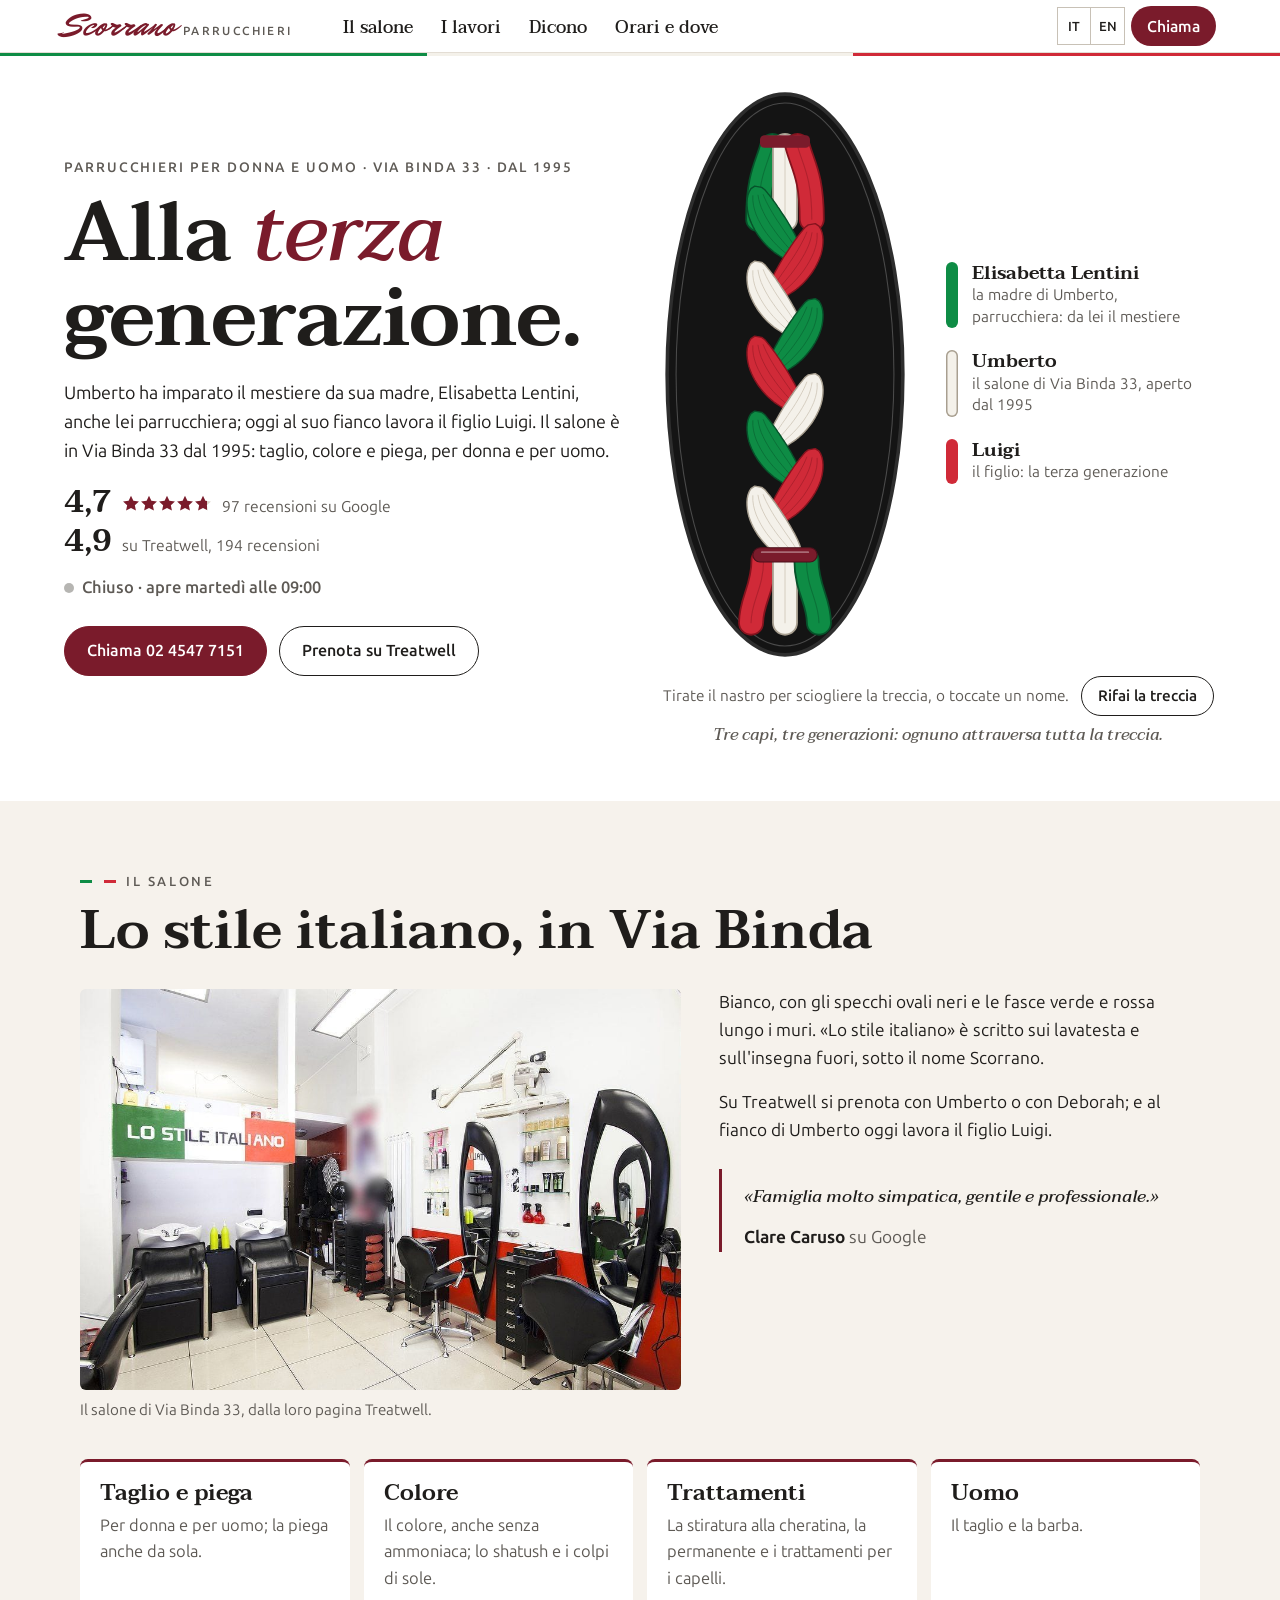
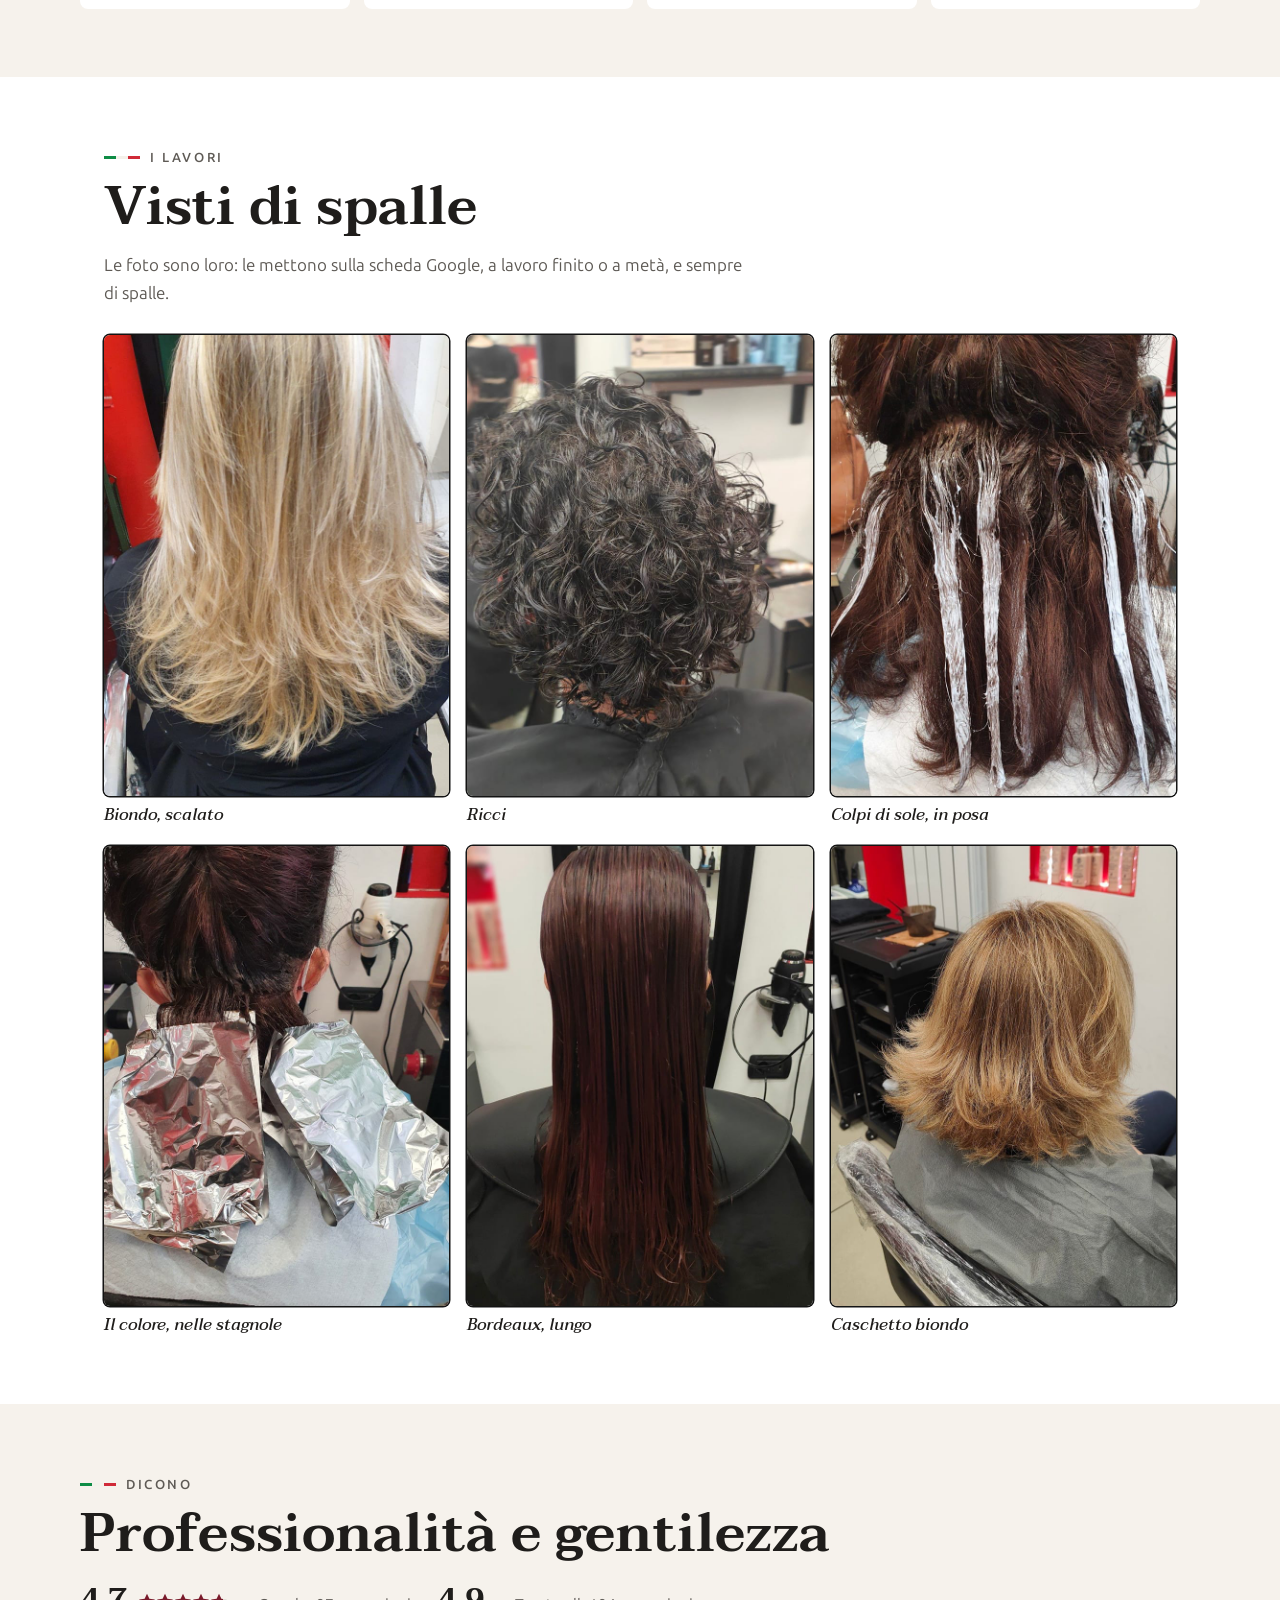
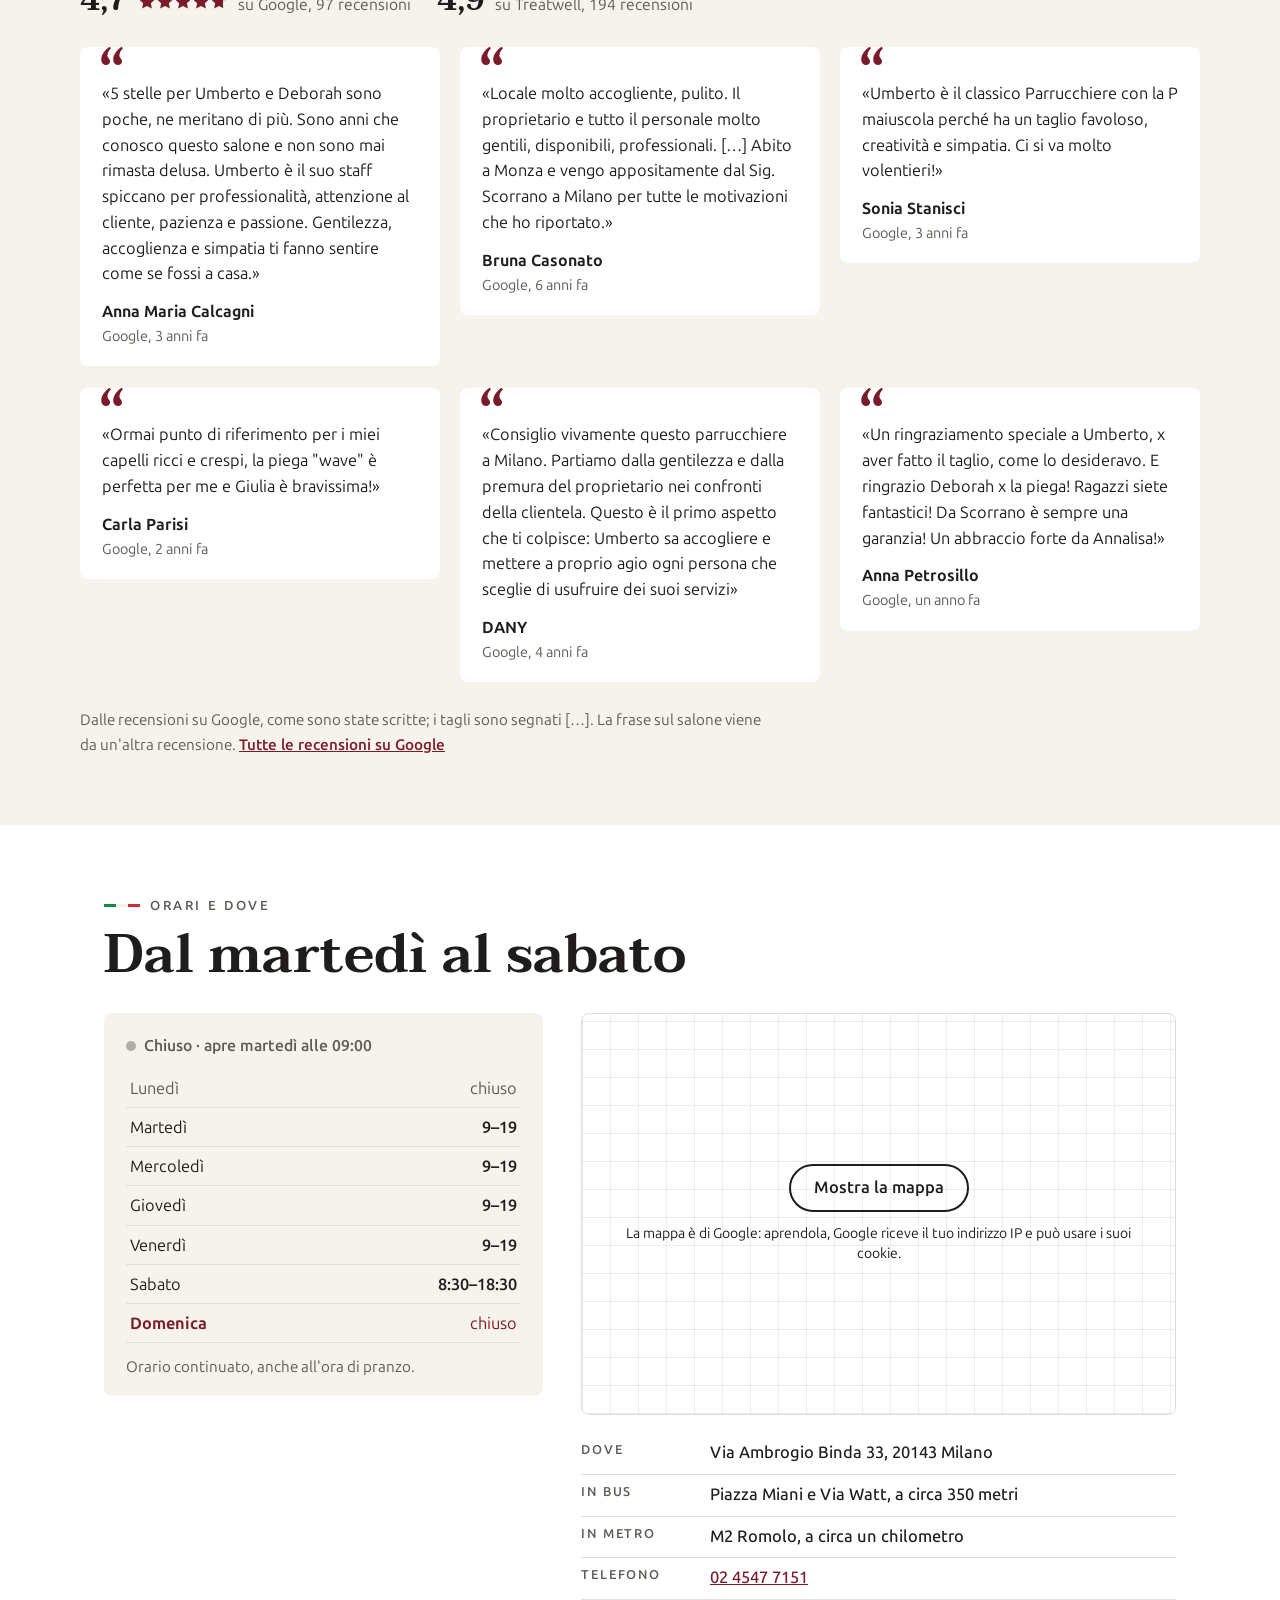
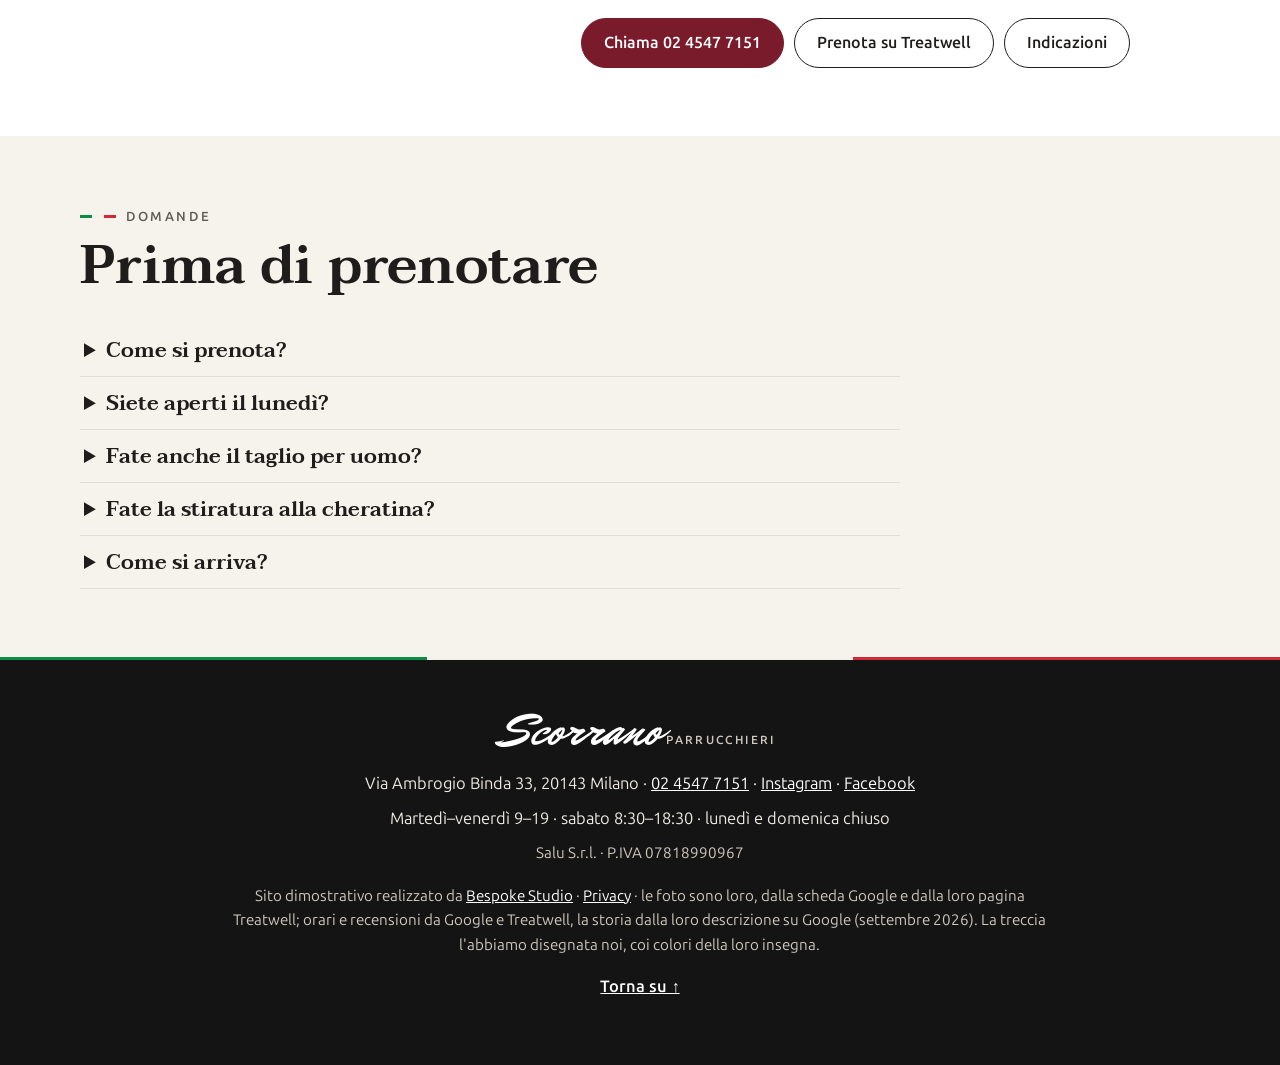
==== commit 5d093d24: "Privacy e pulizia: caratteri sul sito, mappa al clic, informativa, noindex - caratteri copiati nel s" ====
--- a/index.html
+++ b/index.html
@@ -3,6 +3,7 @@
 <head>
 <meta charset="utf-8">
 <meta name="viewport" content="width=device-width, initial-scale=1">
+<meta name="robots" content="noindex">
 <script>(function(){var r=document.documentElement;r.classList.remove('no-js');
 /* la firma: finché main.js non parte i tre capi restano sciolti; se il codice non arriva, dopo 2,5 s la treccia è fatta (stato finale) */
 try{if(!matchMedia('(prefers-reduced-motion: reduce)').matches){r.classList.add('firma-attesa');window.__attesaTreccia=setTimeout(function(){r.classList.remove('firma-attesa')},2500)}}catch(e){}})()</script>
@@ -20,15 +21,61 @@
 <link rel="icon" href="img/favicon.svg" type="image/svg+xml">
 <link rel="icon" href="img/favicon-32.png" sizes="32x32" type="image/png">
 <link rel="apple-touch-icon" href="img/apple-touch-icon.png">
-<link rel="preconnect" href="https://fonts.googleapis.com">
-<link rel="preconnect" href="https://fonts.gstatic.com" crossorigin>
-<link href="https://fonts.googleapis.com/css2?family=Mr+Dafoe&amp;family=Taviraj:ital,wght@0,500;0,600;1,500;1,600&amp;family=Ubuntu+Sans:wght@400;500;600;700&amp;display=swap" rel="stylesheet">
+<link rel="stylesheet" href="fonts/fonts.css?v=1">
 <link rel="stylesheet" href="css/styles.css?v=1">
 <script src="https://cdn.jsdelivr.net/npm/gsap@3.12.5/dist/gsap.min.js" defer></script>
 <script src="https://cdn.jsdelivr.net/npm/gsap@3.12.5/dist/ScrollTrigger.min.js" defer></script>
 <script src="js/main.js?v=1" defer></script>
 <script type="application/ld+json">
-{"@context":"https://schema.org","@type":"HairSalon","name":"Scorrano Parrucchieri","legalName":"Salu S.r.l.","vatID":"IT07818990967","foundingDate":"1995","description":"Salone da parrucchiere per donna e uomo in Via Ambrogio Binda 33 a Milano, dal 1995: taglio, colore, piega, trattamenti. Alla terza generazione di parrucchieri.","url":"https://rotenzark.github.io/scorrano-parrucchieri/","image":"https://rotenzark.github.io/scorrano-parrucchieri/img/og.jpg","telephone":"+39 02 4547 7151","address":{"@type":"PostalAddress","streetAddress":"Via Ambrogio Binda 33","postalCode":"20143","addressLocality":"Milano","addressRegion":"MI","addressCountry":"IT"},"geo":{"@type":"GeoCoordinates","latitude":45.44128,"longitude":9.15495},"openingHoursSpecification":[{"@type":"OpeningHoursSpecification","dayOfWeek":["Tuesday","Wednesday","Thursday","Friday"],"opens":"09:00","closes":"19:00"},{"@type":"OpeningHoursSpecification","dayOfWeek":"Saturday","opens":"08:30","closes":"18:30"}],"aggregateRating":{"@type":"AggregateRating","ratingValue":"4.7","reviewCount":"97","bestRating":"5"},"sameAs":["https://www.instagram.com/scorranoparrucchieri/","https://www.facebook.com/100063624191198/","https://www.treatwell.it/salone/scorrano-parrucchieri/"]}
+{
+  "@context": "https://schema.org",
+  "@type": "HairSalon",
+  "name": "Scorrano Parrucchieri",
+  "legalName": "Salu S.r.l.",
+  "vatID": "IT07818990967",
+  "foundingDate": "1995",
+  "description": "Salone da parrucchiere per donna e uomo in Via Ambrogio Binda 33 a Milano, dal 1995: taglio, colore, piega, trattamenti. Alla terza generazione di parrucchieri.",
+  "url": "https://rotenzark.github.io/scorrano-parrucchieri/",
+  "image": "https://rotenzark.github.io/scorrano-parrucchieri/img/og.jpg",
+  "telephone": "+39 02 4547 7151",
+  "address": {
+    "@type": "PostalAddress",
+    "streetAddress": "Via Ambrogio Binda 33",
+    "postalCode": "20143",
+    "addressLocality": "Milano",
+    "addressRegion": "MI",
+    "addressCountry": "IT"
+  },
+  "geo": {
+    "@type": "GeoCoordinates",
+    "latitude": 45.44128,
+    "longitude": 9.15495
+  },
+  "openingHoursSpecification": [
+    {
+      "@type": "OpeningHoursSpecification",
+      "dayOfWeek": [
+        "Tuesday",
+        "Wednesday",
+        "Thursday",
+        "Friday"
+      ],
+      "opens": "09:00",
+      "closes": "19:00"
+    },
+    {
+      "@type": "OpeningHoursSpecification",
+      "dayOfWeek": "Saturday",
+      "opens": "08:30",
+      "closes": "18:30"
+    }
+  ],
+  "sameAs": [
+    "https://www.instagram.com/scorranoparrucchieri/",
+    "https://www.facebook.com/100063624191198/",
+    "https://www.treatwell.it/salone/scorrano-parrucchieri/"
+  ]
+}
 </script>
 <script type="application/ld+json">
 {"@context":"https://schema.org","@type":"FAQPage","mainEntity":[
@@ -193,12 +240,12 @@
       <p class="voto voto--tw"><b class="voto__n">4,9</b> <span class="voto__su" data-i18n="d.treatwell">su Treatwell, 194 recensioni</span></p>
     </div>
     <ul class="recensioni">
-      <li class="recensione reveal"><p class="recensione__testo">«5 stelle per Umberto e Deborah sono poche, ne meritano di più. Sono anni che conosco questo salone e non sono mai rimasta delusa. Umberto è il suo staff spiccano per professionalità, attenzione al cliente, pazienza e passione. Gentilezza, accoglienza e simpatia ti fanno sentire come se fossi a casa.»</p><p class="recensione__chi"><b>Anna Maria Calcagni</b> <span data-i18n="d.a3">Google, 3 anni fa</span></p></li>
-      <li class="recensione reveal"><p class="recensione__testo">«Locale molto accogliente, pulito. Il proprietario e tutto il personale molto gentili, disponibili, professionali. […] Abito a Monza e vengo appositamente dal Sig. Scorrano a Milano per tutte le motivazioni che ho riportato.»</p><p class="recensione__chi"><b>Bruna Casonato</b> <span data-i18n="d.a6">Google, 6 anni fa</span></p></li>
-      <li class="recensione reveal"><p class="recensione__testo">«Umberto è il classico Parrucchiere con la P maiuscola perché ha un taglio favoloso, creatività e simpatia. Ci si va molto volentieri!»</p><p class="recensione__chi"><b>Sonia Stanisci</b> <span data-i18n="d.a3">Google, 3 anni fa</span></p></li>
-      <li class="recensione reveal"><p class="recensione__testo">«Ormai punto di riferimento per i miei capelli ricci e crespi, la piega "wave" è perfetta per me e Giulia è bravissima!»</p><p class="recensione__chi"><b>Carla Parisi</b> <span data-i18n="d.a2">Google, 2 anni fa</span></p></li>
-      <li class="recensione reveal"><p class="recensione__testo">«Consiglio vivamente questo parrucchiere a Milano. Partiamo dalla gentilezza e dalla premura del proprietario nei confronti della clientela. Questo è il primo aspetto che ti colpisce: Umberto sa accogliere e mettere a proprio agio ogni persona che sceglie di usufruire dei suoi servizi»</p><p class="recensione__chi"><b>DANY</b> <span data-i18n="d.a4">Google, 4 anni fa</span></p></li>
-      <li class="recensione reveal"><p class="recensione__testo">«Un ringraziamento speciale a Umberto, x aver fatto il taglio, come lo desideravo. E ringrazio Deborah x la piega! Ragazzi siete fantastici! Da Scorrano è sempre una garanzia! Un abbraccio forte da Annalisa!»</p><p class="recensione__chi"><b>Anna Petrosillo</b> <span data-i18n="d.a1">Google, un anno fa</span></p></li>
+      <li class="recensione reveal"><p lang="it" class="recensione__testo">«5 stelle per Umberto e Deborah sono poche, ne meritano di più. Sono anni che conosco questo salone e non sono mai rimasta delusa. Umberto è il suo staff spiccano per professionalità, attenzione al cliente, pazienza e passione. Gentilezza, accoglienza e simpatia ti fanno sentire come se fossi a casa.»</p><p class="recensione__chi"><b>Anna Maria Calcagni</b> <span data-i18n="d.a3">Google, 3 anni fa</span></p></li>
+      <li class="recensione reveal"><p lang="it" class="recensione__testo">«Locale molto accogliente, pulito. Il proprietario e tutto il personale molto gentili, disponibili, professionali. […] Abito a Monza e vengo appositamente dal Sig. Scorrano a Milano per tutte le motivazioni che ho riportato.»</p><p class="recensione__chi"><b>Bruna Casonato</b> <span data-i18n="d.a6">Google, 6 anni fa</span></p></li>
+      <li class="recensione reveal"><p lang="it" class="recensione__testo">«Umberto è il classico Parrucchiere con la P maiuscola perché ha un taglio favoloso, creatività e simpatia. Ci si va molto volentieri!»</p><p class="recensione__chi"><b>Sonia Stanisci</b> <span data-i18n="d.a3">Google, 3 anni fa</span></p></li>
+      <li class="recensione reveal"><p lang="it" class="recensione__testo">«Ormai punto di riferimento per i miei capelli ricci e crespi, la piega "wave" è perfetta per me e Giulia è bravissima!»</p><p class="recensione__chi"><b>Carla Parisi</b> <span data-i18n="d.a2">Google, 2 anni fa</span></p></li>
+      <li class="recensione reveal"><p lang="it" class="recensione__testo">«Consiglio vivamente questo parrucchiere a Milano. Partiamo dalla gentilezza e dalla premura del proprietario nei confronti della clientela. Questo è il primo aspetto che ti colpisce: Umberto sa accogliere e mettere a proprio agio ogni persona che sceglie di usufruire dei suoi servizi»</p><p class="recensione__chi"><b>DANY</b> <span data-i18n="d.a4">Google, 4 anni fa</span></p></li>
+      <li class="recensione reveal"><p lang="it" class="recensione__testo">«Un ringraziamento speciale a Umberto, x aver fatto il taglio, come lo desideravo. E ringrazio Deborah x la piega! Ragazzi siete fantastici! Da Scorrano è sempre una garanzia! Un abbraccio forte da Annalisa!»</p><p class="recensione__chi"><b>Anna Petrosillo</b> <span data-i18n="d.a1">Google, un anno fa</span></p></li>
     </ul>
     <p class="dicono__nota"><span data-i18n="d.nota">Dalle recensioni su Google, come sono state scritte; i tagli sono segnati […]. La frase sul salone viene da un&#39;altra recensione.</span> <a href="https://www.google.com/maps/search/?api=1&amp;query=Scorrano+Parrucchieri%2C+Via+Ambrogio+Binda+33%2C+Milano" target="_blank" rel="noopener" data-i18n="d.tutte">Tutte le recensioni su Google</a></p>
   </section>
@@ -226,7 +273,7 @@
       </div>
       <div class="orari__dove">
         <div class="mappa reveal">
-          <iframe title="Mappa: Scorrano Parrucchieri, Via Ambrogio Binda 33, Milano" data-i18n-title="o.mappa" src="https://maps.google.com/maps?q=Scorrano%20Parrucchieri%2C%20Via%20Ambrogio%20Binda%2033%2C%20Milano&amp;z=16&amp;output=embed" width="600" height="400" loading="lazy" referrerpolicy="no-referrer-when-downgrade"></iframe>
+          <div class="mappa-clic" data-mappa-clic style="--mappa-h: 400px"><template><iframe title="Mappa: Scorrano Parrucchieri, Via Ambrogio Binda 33, Milano" data-i18n-title="o.mappa" src="https://maps.google.com/maps?q=Scorrano%20Parrucchieri%2C%20Via%20Ambrogio%20Binda%2033%2C%20Milano&amp;z=16&amp;output=embed" width="600" height="400" loading="lazy" referrerpolicy="no-referrer-when-downgrade"></iframe></template><div class="mappa-clic__velo"><a class="mappa-clic__btn" href="https://www.google.com/maps/search/?api=1&amp;query=Scorrano+Parrucchieri%2C+Via+Ambrogio+Binda+33%2C+Milano" target="_blank" rel="noopener">Mostra la mappa</a><p class="mappa-clic__nota">La mappa è di Google: aprendola, Google riceve il tuo indirizzo IP e può usare i suoi cookie.</p></div></div>
         </div>
         <dl class="indirizzo">
           <div><dt data-i18n="o.dove">Dove</dt><dd data-i18n="o.dovev">Via Ambrogio Binda 33, 20143 Milano</dd></div>
@@ -260,7 +307,7 @@
     <p class="piede__dove">Via Ambrogio Binda 33, 20143 Milano · <a href="tel:+390245477151" class="intero">02 4547 7151</a> · <a href="https://www.instagram.com/scorranoparrucchieri/" target="_blank" rel="noopener">Instagram</a> · <a href="https://www.facebook.com/100063624191198/" target="_blank" rel="noopener">Facebook</a></p>
     <p class="piede__orario" data-i18n="f.orario">Martedì–venerdì 9–19 · sabato 8:30–18:30 · lunedì e domenica chiuso</p>
     <p class="piede__legale">Salu S.r.l. · P.IVA 07818990967</p>
-    <p class="piede__cred" data-i18n="f.cred">Sito dimostrativo realizzato da <a href="https://bespokestud.io" rel="noopener">Bespoke Studio</a> · le foto sono loro, dalla scheda Google e dalla loro pagina Treatwell; orari e recensioni da Google e Treatwell, la storia dalla loro descrizione su Google (settembre 2026). La treccia l&#39;abbiamo disegnata noi, coi colori della loro insegna.</p>
+    <p class="piede__cred" data-i18n="f.cred">Sito dimostrativo realizzato da <a href="https://bespokestud.io" rel="noopener">Bespoke Studio</a> · <a href="privacy.html">Privacy</a> · le foto sono loro, dalla scheda Google e dalla loro pagina Treatwell; orari e recensioni da Google e Treatwell, la storia dalla loro descrizione su Google (settembre 2026). La treccia l&#39;abbiamo disegnata noi, coi colori della loro insegna.</p>
     <p><a class="piede__su" href="#inizio" data-i18n="f.su">Torna su ↑</a></p>
   </div>
 </footer>
@@ -275,5 +322,6 @@
   <img id="lightboxImg" src="" alt="">
 </div>
 
+<script src="js/mappa-clic.js?v=1" defer></script>
 </body>
 </html>
--- a/fonts/fonts.css
+++ b/fonts/fonts.css
@@ -0,0 +1,403 @@
+/* Caratteri ospitati sul sito: nessuna richiesta a Google Fonts o Fontshare (giro privacy 1/10/2026). Licenze in LICENSE.txt. */
+/* latin-ext */
+@font-face {
+  font-family: 'Mr Dafoe';
+  font-style: normal;
+  font-weight: 400;
+  font-display: swap;
+  src: url(mrdafoe-v15-lJwE-pIzkS5NXuMMrFijibIyxw.woff2) format('woff2');
+  unicode-range: U+0100-02BA, U+02BD-02C5, U+02C7-02CC, U+02CE-02D7, U+02DD-02FF, U+0304, U+0308, U+0329, U+1D00-1DBF, U+1E00-1E9F, U+1EF2-1EFF, U+2020, U+20A0-20AB, U+20AD-20C0, U+2113, U+2C60-2C7F, U+A720-A7FF;
+}
+/* latin */
+@font-face {
+  font-family: 'Mr Dafoe';
+  font-style: normal;
+  font-weight: 400;
+  font-display: swap;
+  src: url(mrdafoe-v15-lJwE-pIzkS5NXuMMrFitibI.woff2) format('woff2');
+  unicode-range: U+0000-00FF, U+0131, U+0152-0153, U+02BB-02BC, U+02C6, U+02DA, U+02DC, U+0304, U+0308, U+0329, U+2000-206F, U+20AC, U+2122, U+2191, U+2193, U+2212, U+2215, U+FEFF, U+FFFD;
+}
+/* thai */
+@font-face {
+  font-family: 'Taviraj';
+  font-style: italic;
+  font-weight: 500;
+  font-display: swap;
+  src: url(taviraj-v15-ahcev8Cj3ylylTXzTOwTo-phlmy9m0s.woff2) format('woff2');
+  unicode-range: U+02D7, U+0303, U+0331, U+0E01-0E5B, U+200C-200D, U+25CC;
+}
+/* vietnamese */
+@font-face {
+  font-family: 'Taviraj';
+  font-style: italic;
+  font-weight: 500;
+  font-display: swap;
+  src: url(taviraj-v15-ahcev8Cj3ylylTXzTOwTo-phjWy9m0s.woff2) format('woff2');
+  unicode-range: U+0102-0103, U+0110-0111, U+0128-0129, U+0168-0169, U+01A0-01A1, U+01AF-01B0, U+0300-0301, U+0303-0304, U+0308-0309, U+0323, U+0329, U+1EA0-1EF9, U+20AB;
+}
+/* latin-ext */
+@font-face {
+  font-family: 'Taviraj';
+  font-style: italic;
+  font-weight: 500;
+  font-display: swap;
+  src: url(taviraj-v15-ahcev8Cj3ylylTXzTOwTo-phjGy9m0s.woff2) format('woff2');
+  unicode-range: U+0100-02BA, U+02BD-02C5, U+02C7-02CC, U+02CE-02D7, U+02DD-02FF, U+0304, U+0308, U+0329, U+1D00-1DBF, U+1E00-1E9F, U+1EF2-1EFF, U+2020, U+20A0-20AB, U+20AD-20C0, U+2113, U+2C60-2C7F, U+A720-A7FF;
+}
+/* latin */
+@font-face {
+  font-family: 'Taviraj';
+  font-style: italic;
+  font-weight: 500;
+  font-display: swap;
+  src: url(taviraj-v15-ahcev8Cj3ylylTXzTOwTo-phgmy9.woff2) format('woff2');
+  unicode-range: U+0000-00FF, U+0131, U+0152-0153, U+02BB-02BC, U+02C6, U+02DA, U+02DC, U+0304, U+0308, U+0329, U+2000-206F, U+20AC, U+2122, U+2191, U+2193, U+2212, U+2215, U+FEFF, U+FFFD;
+}
+/* thai */
+@font-face {
+  font-family: 'Taviraj';
+  font-style: italic;
+  font-weight: 600;
+  font-display: swap;
+  src: url(taviraj-v15-ahcev8Cj3ylylTXzTOwTj-1hlmy9m0s.woff2) format('woff2');
+  unicode-range: U+02D7, U+0303, U+0331, U+0E01-0E5B, U+200C-200D, U+25CC;
+}
+/* vietnamese */
+@font-face {
+  font-family: 'Taviraj';
+  font-style: italic;
+  font-weight: 600;
+  font-display: swap;
+  src: url(taviraj-v15-ahcev8Cj3ylylTXzTOwTj-1hjWy9m0s.woff2) format('woff2');
+  unicode-range: U+0102-0103, U+0110-0111, U+0128-0129, U+0168-0169, U+01A0-01A1, U+01AF-01B0, U+0300-0301, U+0303-0304, U+0308-0309, U+0323, U+0329, U+1EA0-1EF9, U+20AB;
+}
+/* latin-ext */
+@font-face {
+  font-family: 'Taviraj';
+  font-style: italic;
+  font-weight: 600;
+  font-display: swap;
+  src: url(taviraj-v15-ahcev8Cj3ylylTXzTOwTj-1hjGy9m0s.woff2) format('woff2');
+  unicode-range: U+0100-02BA, U+02BD-02C5, U+02C7-02CC, U+02CE-02D7, U+02DD-02FF, U+0304, U+0308, U+0329, U+1D00-1DBF, U+1E00-1E9F, U+1EF2-1EFF, U+2020, U+20A0-20AB, U+20AD-20C0, U+2113, U+2C60-2C7F, U+A720-A7FF;
+}
+/* latin */
+@font-face {
+  font-family: 'Taviraj';
+  font-style: italic;
+  font-weight: 600;
+  font-display: swap;
+  src: url(taviraj-v15-ahcev8Cj3ylylTXzTOwTj-1hgmy9.woff2) format('woff2');
+  unicode-range: U+0000-00FF, U+0131, U+0152-0153, U+02BB-02BC, U+02C6, U+02DA, U+02DC, U+0304, U+0308, U+0329, U+2000-206F, U+20AC, U+2122, U+2191, U+2193, U+2212, U+2215, U+FEFF, U+FFFD;
+}
+/* thai */
+@font-face {
+  font-family: 'Taviraj';
+  font-style: normal;
+  font-weight: 500;
+  font-display: swap;
+  src: url(taviraj-v15-ahccv8Cj3ylylTXzRBoIR_pRgHS5.woff2) format('woff2');
+  unicode-range: U+02D7, U+0303, U+0331, U+0E01-0E5B, U+200C-200D, U+25CC;
+}
+/* vietnamese */
+@font-face {
+  font-family: 'Taviraj';
+  font-style: normal;
+  font-weight: 500;
+  font-display: swap;
+  src: url(taviraj-v15-ahccv8Cj3ylylTXzRBoIR-FRgHS5.woff2) format('woff2');
+  unicode-range: U+0102-0103, U+0110-0111, U+0128-0129, U+0168-0169, U+01A0-01A1, U+01AF-01B0, U+0300-0301, U+0303-0304, U+0308-0309, U+0323, U+0329, U+1EA0-1EF9, U+20AB;
+}
+/* latin-ext */
+@font-face {
+  font-family: 'Taviraj';
+  font-style: normal;
+  font-weight: 500;
+  font-display: swap;
+  src: url(taviraj-v15-ahccv8Cj3ylylTXzRBoIR-BRgHS5.woff2) format('woff2');
+  unicode-range: U+0100-02BA, U+02BD-02C5, U+02C7-02CC, U+02CE-02D7, U+02DD-02FF, U+0304, U+0308, U+0329, U+1D00-1DBF, U+1E00-1E9F, U+1EF2-1EFF, U+2020, U+20A0-20AB, U+20AD-20C0, U+2113, U+2C60-2C7F, U+A720-A7FF;
+}
+/* latin */
+@font-face {
+  font-family: 'Taviraj';
+  font-style: normal;
+  font-weight: 500;
+  font-display: swap;
+  src: url(taviraj-v15-ahccv8Cj3ylylTXzRBoIR-5RgA.woff2) format('woff2');
+  unicode-range: U+0000-00FF, U+0131, U+0152-0153, U+02BB-02BC, U+02C6, U+02DA, U+02DC, U+0304, U+0308, U+0329, U+2000-206F, U+20AC, U+2122, U+2191, U+2193, U+2212, U+2215, U+FEFF, U+FFFD;
+}
+/* thai */
+@font-face {
+  font-family: 'Taviraj';
+  font-style: normal;
+  font-weight: 600;
+  font-display: swap;
+  src: url(taviraj-v15-ahccv8Cj3ylylTXzRDYPR_pRgHS5.woff2) format('woff2');
+  unicode-range: U+02D7, U+0303, U+0331, U+0E01-0E5B, U+200C-200D, U+25CC;
+}
+/* vietnamese */
+@font-face {
+  font-family: 'Taviraj';
+  font-style: normal;
+  font-weight: 600;
+  font-display: swap;
+  src: url(taviraj-v15-ahccv8Cj3ylylTXzRDYPR-FRgHS5.woff2) format('woff2');
+  unicode-range: U+0102-0103, U+0110-0111, U+0128-0129, U+0168-0169, U+01A0-01A1, U+01AF-01B0, U+0300-0301, U+0303-0304, U+0308-0309, U+0323, U+0329, U+1EA0-1EF9, U+20AB;
+}
+/* latin-ext */
+@font-face {
+  font-family: 'Taviraj';
+  font-style: normal;
+  font-weight: 600;
+  font-display: swap;
+  src: url(taviraj-v15-ahccv8Cj3ylylTXzRDYPR-BRgHS5.woff2) format('woff2');
+  unicode-range: U+0100-02BA, U+02BD-02C5, U+02C7-02CC, U+02CE-02D7, U+02DD-02FF, U+0304, U+0308, U+0329, U+1D00-1DBF, U+1E00-1E9F, U+1EF2-1EFF, U+2020, U+20A0-20AB, U+20AD-20C0, U+2113, U+2C60-2C7F, U+A720-A7FF;
+}
+/* latin */
+@font-face {
+  font-family: 'Taviraj';
+  font-style: normal;
+  font-weight: 600;
+  font-display: swap;
+  src: url(taviraj-v15-ahccv8Cj3ylylTXzRDYPR-5RgA.woff2) format('woff2');
+  unicode-range: U+0000-00FF, U+0131, U+0152-0153, U+02BB-02BC, U+02C6, U+02DA, U+02DC, U+0304, U+0308, U+0329, U+2000-206F, U+20AC, U+2122, U+2191, U+2193, U+2212, U+2215, U+FEFF, U+FFFD;
+}
+/* cyrillic-ext */
+@font-face {
+  font-family: 'Ubuntu Sans';
+  font-style: normal;
+  font-weight: 400;
+  font-stretch: 100%;
+  font-display: swap;
+  src: url(ubuntusans-v4-co3VmWd6mSRtB7_9UaLWwJnCq5ALePfPu1tPcW2d5DaGxjY.woff2) format('woff2');
+  unicode-range: U+0460-052F, U+1C80-1C8A, U+20B4, U+2DE0-2DFF, U+A640-A69F, U+FE2E-FE2F;
+}
+/* cyrillic */
+@font-face {
+  font-family: 'Ubuntu Sans';
+  font-style: normal;
+  font-weight: 400;
+  font-stretch: 100%;
+  font-display: swap;
+  src: url(ubuntusans-v4-co3VmWd6mSRtB7_9UaLWwJnCq5ALePfPu1tPcW2d7TaGxjY.woff2) format('woff2');
+  unicode-range: U+0301, U+0400-045F, U+0490-0491, U+04B0-04B1, U+2116;
+}
+/* greek-ext */
+@font-face {
+  font-family: 'Ubuntu Sans';
+  font-style: normal;
+  font-weight: 400;
+  font-stretch: 100%;
+  font-display: swap;
+  src: url(ubuntusans-v4-co3VmWd6mSRtB7_9UaLWwJnCq5ALePfPu1tPcW2d5TaGxjY.woff2) format('woff2');
+  unicode-range: U+1F00-1FFF;
+}
+/* greek */
+@font-face {
+  font-family: 'Ubuntu Sans';
+  font-style: normal;
+  font-weight: 400;
+  font-stretch: 100%;
+  font-display: swap;
+  src: url(ubuntusans-v4-co3VmWd6mSRtB7_9UaLWwJnCq5ALePfPu1tPcW2d6jaGxjY.woff2) format('woff2');
+  unicode-range: U+0370-0377, U+037A-037F, U+0384-038A, U+038C, U+038E-03A1, U+03A3-03FF;
+}
+/* latin-ext */
+@font-face {
+  font-family: 'Ubuntu Sans';
+  font-style: normal;
+  font-weight: 400;
+  font-stretch: 100%;
+  font-display: swap;
+  src: url(ubuntusans-v4-co3VmWd6mSRtB7_9UaLWwJnCq5ALePfPu1tPcW2d5zaGxjY.woff2) format('woff2');
+  unicode-range: U+0100-02BA, U+02BD-02C5, U+02C7-02CC, U+02CE-02D7, U+02DD-02FF, U+0304, U+0308, U+0329, U+1D00-1DBF, U+1E00-1E9F, U+1EF2-1EFF, U+2020, U+20A0-20AB, U+20AD-20C0, U+2113, U+2C60-2C7F, U+A720-A7FF;
+}
+/* latin */
+@font-face {
+  font-family: 'Ubuntu Sans';
+  font-style: normal;
+  font-weight: 400;
+  font-stretch: 100%;
+  font-display: swap;
+  src: url(ubuntusans-v4-co3VmWd6mSRtB7_9UaLWwJnCq5ALePfPu1tPcW2d6TaG.woff2) format('woff2');
+  unicode-range: U+0000-00FF, U+0131, U+0152-0153, U+02BB-02BC, U+02C6, U+02DA, U+02DC, U+0304, U+0308, U+0329, U+2000-206F, U+20AC, U+2122, U+2191, U+2193, U+2212, U+2215, U+FEFF, U+FFFD;
+}
+/* cyrillic-ext */
+@font-face {
+  font-family: 'Ubuntu Sans';
+  font-style: normal;
+  font-weight: 500;
+  font-stretch: 100%;
+  font-display: swap;
+  src: url(ubuntusans-v4-co3VmWd6mSRtB7_9UaLWwJnCq5ALePfPu1tPcW2d5DaGxjY.woff2) format('woff2');
+  unicode-range: U+0460-052F, U+1C80-1C8A, U+20B4, U+2DE0-2DFF, U+A640-A69F, U+FE2E-FE2F;
+}
+/* cyrillic */
+@font-face {
+  font-family: 'Ubuntu Sans';
+  font-style: normal;
+  font-weight: 500;
+  font-stretch: 100%;
+  font-display: swap;
+  src: url(ubuntusans-v4-co3VmWd6mSRtB7_9UaLWwJnCq5ALePfPu1tPcW2d7TaGxjY.woff2) format('woff2');
+  unicode-range: U+0301, U+0400-045F, U+0490-0491, U+04B0-04B1, U+2116;
+}
+/* greek-ext */
+@font-face {
+  font-family: 'Ubuntu Sans';
+  font-style: normal;
+  font-weight: 500;
+  font-stretch: 100%;
+  font-display: swap;
+  src: url(ubuntusans-v4-co3VmWd6mSRtB7_9UaLWwJnCq5ALePfPu1tPcW2d5TaGxjY.woff2) format('woff2');
+  unicode-range: U+1F00-1FFF;
+}
+/* greek */
+@font-face {
+  font-family: 'Ubuntu Sans';
+  font-style: normal;
+  font-weight: 500;
+  font-stretch: 100%;
+  font-display: swap;
+  src: url(ubuntusans-v4-co3VmWd6mSRtB7_9UaLWwJnCq5ALePfPu1tPcW2d6jaGxjY.woff2) format('woff2');
+  unicode-range: U+0370-0377, U+037A-037F, U+0384-038A, U+038C, U+038E-03A1, U+03A3-03FF;
+}
+/* latin-ext */
+@font-face {
+  font-family: 'Ubuntu Sans';
+  font-style: normal;
+  font-weight: 500;
+  font-stretch: 100%;
+  font-display: swap;
+  src: url(ubuntusans-v4-co3VmWd6mSRtB7_9UaLWwJnCq5ALePfPu1tPcW2d5zaGxjY.woff2) format('woff2');
+  unicode-range: U+0100-02BA, U+02BD-02C5, U+02C7-02CC, U+02CE-02D7, U+02DD-02FF, U+0304, U+0308, U+0329, U+1D00-1DBF, U+1E00-1E9F, U+1EF2-1EFF, U+2020, U+20A0-20AB, U+20AD-20C0, U+2113, U+2C60-2C7F, U+A720-A7FF;
+}
+/* latin */
+@font-face {
+  font-family: 'Ubuntu Sans';
+  font-style: normal;
+  font-weight: 500;
+  font-stretch: 100%;
+  font-display: swap;
+  src: url(ubuntusans-v4-co3VmWd6mSRtB7_9UaLWwJnCq5ALePfPu1tPcW2d6TaG.woff2) format('woff2');
+  unicode-range: U+0000-00FF, U+0131, U+0152-0153, U+02BB-02BC, U+02C6, U+02DA, U+02DC, U+0304, U+0308, U+0329, U+2000-206F, U+20AC, U+2122, U+2191, U+2193, U+2212, U+2215, U+FEFF, U+FFFD;
+}
+/* cyrillic-ext */
+@font-face {
+  font-family: 'Ubuntu Sans';
+  font-style: normal;
+  font-weight: 600;
+  font-stretch: 100%;
+  font-display: swap;
+  src: url(ubuntusans-v4-co3VmWd6mSRtB7_9UaLWwJnCq5ALePfPu1tPcW2d5DaGxjY.woff2) format('woff2');
+  unicode-range: U+0460-052F, U+1C80-1C8A, U+20B4, U+2DE0-2DFF, U+A640-A69F, U+FE2E-FE2F;
+}
+/* cyrillic */
+@font-face {
+  font-family: 'Ubuntu Sans';
+  font-style: normal;
+  font-weight: 600;
+  font-stretch: 100%;
+  font-display: swap;
+  src: url(ubuntusans-v4-co3VmWd6mSRtB7_9UaLWwJnCq5ALePfPu1tPcW2d7TaGxjY.woff2) format('woff2');
+  unicode-range: U+0301, U+0400-045F, U+0490-0491, U+04B0-04B1, U+2116;
+}
+/* greek-ext */
+@font-face {
+  font-family: 'Ubuntu Sans';
+  font-style: normal;
+  font-weight: 600;
+  font-stretch: 100%;
+  font-display: swap;
+  src: url(ubuntusans-v4-co3VmWd6mSRtB7_9UaLWwJnCq5ALePfPu1tPcW2d5TaGxjY.woff2) format('woff2');
+  unicode-range: U+1F00-1FFF;
+}
+/* greek */
+@font-face {
+  font-family: 'Ubuntu Sans';
+  font-style: normal;
+  font-weight: 600;
+  font-stretch: 100%;
+  font-display: swap;
+  src: url(ubuntusans-v4-co3VmWd6mSRtB7_9UaLWwJnCq5ALePfPu1tPcW2d6jaGxjY.woff2) format('woff2');
+  unicode-range: U+0370-0377, U+037A-037F, U+0384-038A, U+038C, U+038E-03A1, U+03A3-03FF;
+}
+/* latin-ext */
+@font-face {
+  font-family: 'Ubuntu Sans';
+  font-style: normal;
+  font-weight: 600;
+  font-stretch: 100%;
+  font-display: swap;
+  src: url(ubuntusans-v4-co3VmWd6mSRtB7_9UaLWwJnCq5ALePfPu1tPcW2d5zaGxjY.woff2) format('woff2');
+  unicode-range: U+0100-02BA, U+02BD-02C5, U+02C7-02CC, U+02CE-02D7, U+02DD-02FF, U+0304, U+0308, U+0329, U+1D00-1DBF, U+1E00-1E9F, U+1EF2-1EFF, U+2020, U+20A0-20AB, U+20AD-20C0, U+2113, U+2C60-2C7F, U+A720-A7FF;
+}
+/* latin */
+@font-face {
+  font-family: 'Ubuntu Sans';
+  font-style: normal;
+  font-weight: 600;
+  font-stretch: 100%;
+  font-display: swap;
+  src: url(ubuntusans-v4-co3VmWd6mSRtB7_9UaLWwJnCq5ALePfPu1tPcW2d6TaG.woff2) format('woff2');
+  unicode-range: U+0000-00FF, U+0131, U+0152-0153, U+02BB-02BC, U+02C6, U+02DA, U+02DC, U+0304, U+0308, U+0329, U+2000-206F, U+20AC, U+2122, U+2191, U+2193, U+2212, U+2215, U+FEFF, U+FFFD;
+}
+/* cyrillic-ext */
+@font-face {
+  font-family: 'Ubuntu Sans';
+  font-style: normal;
+  font-weight: 700;
+  font-stretch: 100%;
+  font-display: swap;
+  src: url(ubuntusans-v4-co3VmWd6mSRtB7_9UaLWwJnCq5ALePfPu1tPcW2d5DaGxjY.woff2) format('woff2');
+  unicode-range: U+0460-052F, U+1C80-1C8A, U+20B4, U+2DE0-2DFF, U+A640-A69F, U+FE2E-FE2F;
+}
+/* cyrillic */
+@font-face {
+  font-family: 'Ubuntu Sans';
+  font-style: normal;
+  font-weight: 700;
+  font-stretch: 100%;
+  font-display: swap;
+  src: url(ubuntusans-v4-co3VmWd6mSRtB7_9UaLWwJnCq5ALePfPu1tPcW2d7TaGxjY.woff2) format('woff2');
+  unicode-range: U+0301, U+0400-045F, U+0490-0491, U+04B0-04B1, U+2116;
+}
+/* greek-ext */
+@font-face {
+  font-family: 'Ubuntu Sans';
+  font-style: normal;
+  font-weight: 700;
+  font-stretch: 100%;
+  font-display: swap;
+  src: url(ubuntusans-v4-co3VmWd6mSRtB7_9UaLWwJnCq5ALePfPu1tPcW2d5TaGxjY.woff2) format('woff2');
+  unicode-range: U+1F00-1FFF;
+}
+/* greek */
+@font-face {
+  font-family: 'Ubuntu Sans';
+  font-style: normal;
+  font-weight: 700;
+  font-stretch: 100%;
+  font-display: swap;
+  src: url(ubuntusans-v4-co3VmWd6mSRtB7_9UaLWwJnCq5ALePfPu1tPcW2d6jaGxjY.woff2) format('woff2');
+  unicode-range: U+0370-0377, U+037A-037F, U+0384-038A, U+038C, U+038E-03A1, U+03A3-03FF;
+}
+/* latin-ext */
+@font-face {
+  font-family: 'Ubuntu Sans';
+  font-style: normal;
+  font-weight: 700;
+  font-stretch: 100%;
+  font-display: swap;
+  src: url(ubuntusans-v4-co3VmWd6mSRtB7_9UaLWwJnCq5ALePfPu1tPcW2d5zaGxjY.woff2) format('woff2');
+  unicode-range: U+0100-02BA, U+02BD-02C5, U+02C7-02CC, U+02CE-02D7, U+02DD-02FF, U+0304, U+0308, U+0329, U+1D00-1DBF, U+1E00-1E9F, U+1EF2-1EFF, U+2020, U+20A0-20AB, U+20AD-20C0, U+2113, U+2C60-2C7F, U+A720-A7FF;
+}
+/* latin */
+@font-face {
+  font-family: 'Ubuntu Sans';
+  font-style: normal;
+  font-weight: 700;
+  font-stretch: 100%;
+  font-display: swap;
+  src: url(ubuntusans-v4-co3VmWd6mSRtB7_9UaLWwJnCq5ALePfPu1tPcW2d6TaG.woff2) format('woff2');
+  unicode-range: U+0000-00FF, U+0131, U+0152-0153, U+02BB-02BC, U+02C6, U+02DA, U+02DC, U+0304, U+0308, U+0329, U+2000-206F, U+20AC, U+2122, U+2191, U+2193, U+2212, U+2215, U+FEFF, U+FFFD;
+}
--- a/css/styles.css
+++ b/css/styles.css
@@ -272,3 +272,12 @@
 .firma-attesa .lobo { opacity: 0; }
 .firma-attesa #trecciaNastro { transform: translate(0px, -378px); }
 /*/TRECCIA*/
+
+/*MAPPACLIC*/
+/* la mappa Google si carica solo al clic (giro privacy 1/10/2026) */
+.mappa-clic { display: flex; align-items: center; justify-content: center; width: 100%; height: 100%; min-height: var(--mappa-h, 320px); box-sizing: border-box; padding: 24px; text-align: center; background: repeating-linear-gradient(0deg, rgba(127, 127, 127, 0.14) 0 1px, transparent 1px 28px), repeating-linear-gradient(90deg, rgba(127, 127, 127, 0.14) 0 1px, transparent 1px 28px); }
+.mappa-clic__velo { display: flex; flex-direction: column; align-items: center; gap: 12px; max-width: 32em; }
+.mappa-clic__btn { display: inline-block; padding: 0.75em 1.4em; border: 2px solid currentColor; border-radius: 999px; color: inherit; font: inherit; font-weight: 600; line-height: 1.2; text-decoration: none; background: transparent; cursor: pointer; }
+.mappa-clic__btn:hover, .mappa-clic__btn:focus-visible { text-decoration: underline; }
+.mappa-clic__nota { margin: 0; font-size: 0.85em; line-height: 1.45; }
+/*/MAPPACLIC*/
